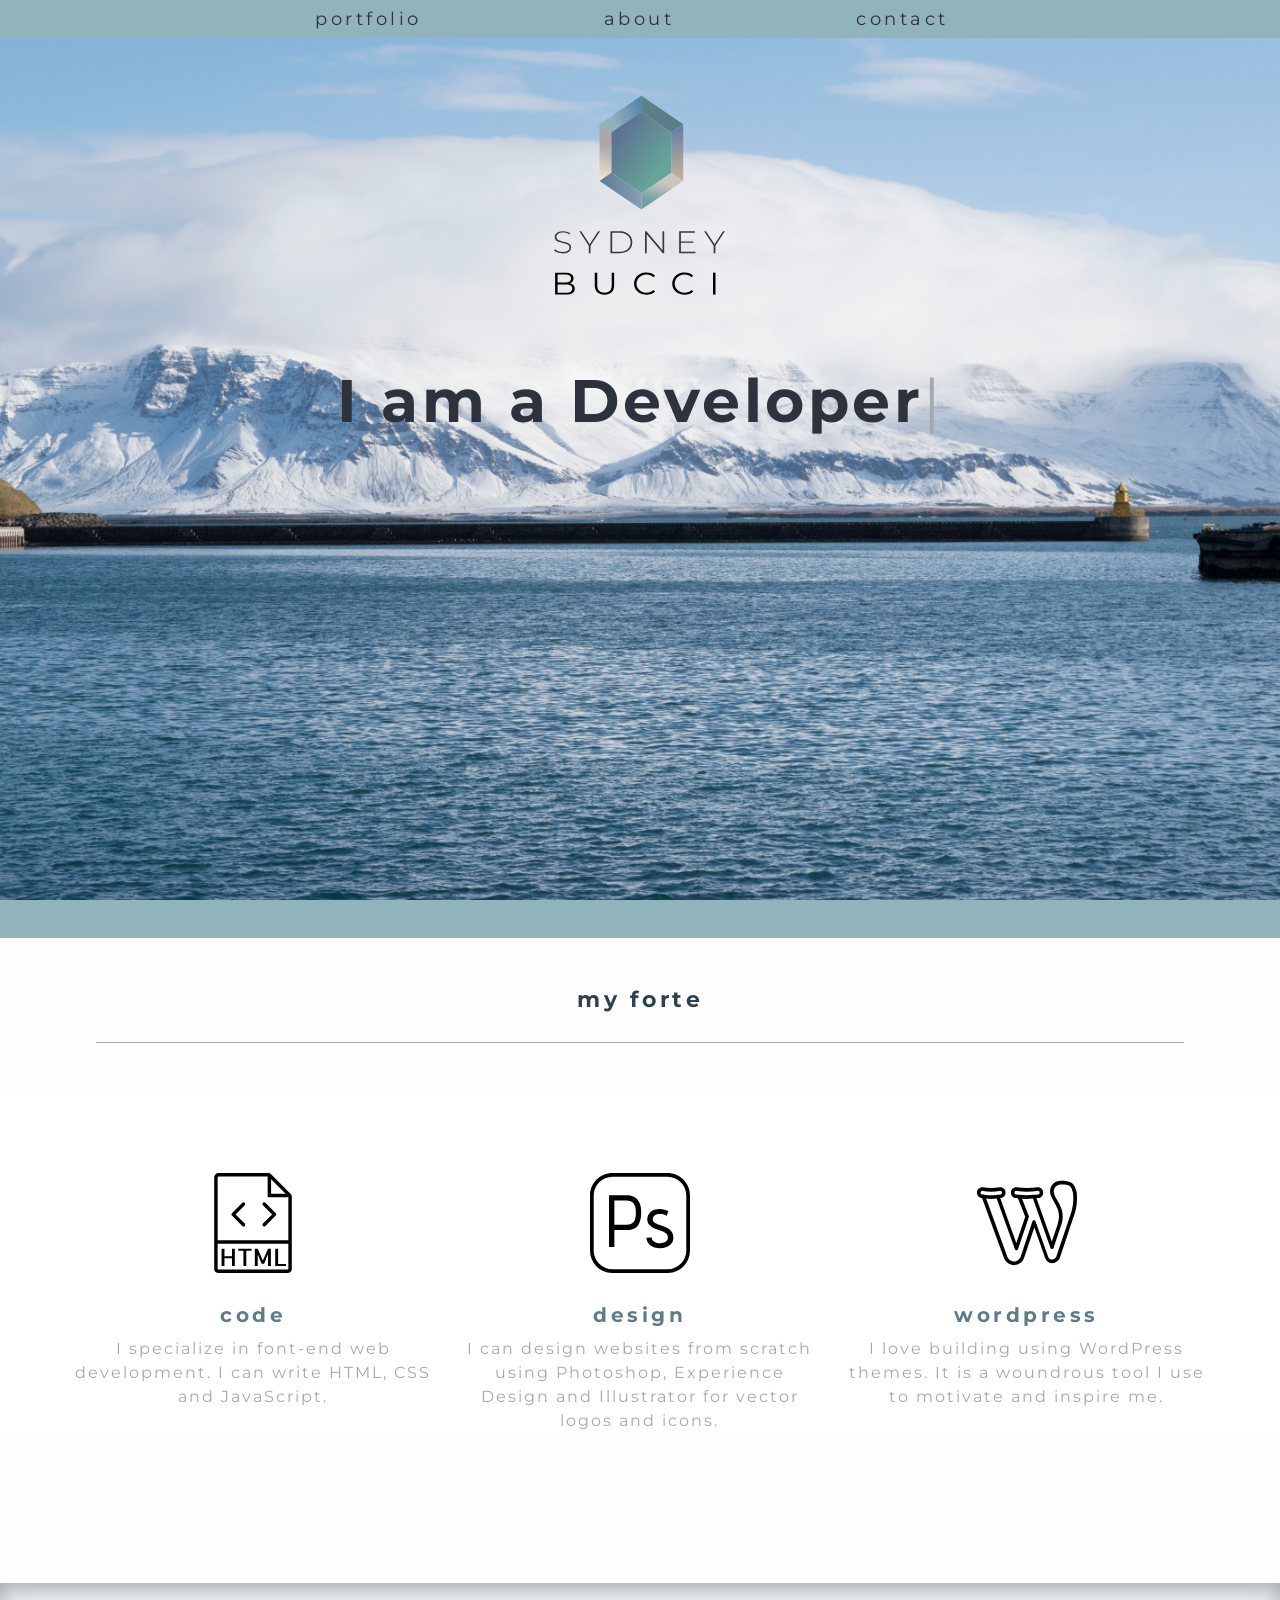
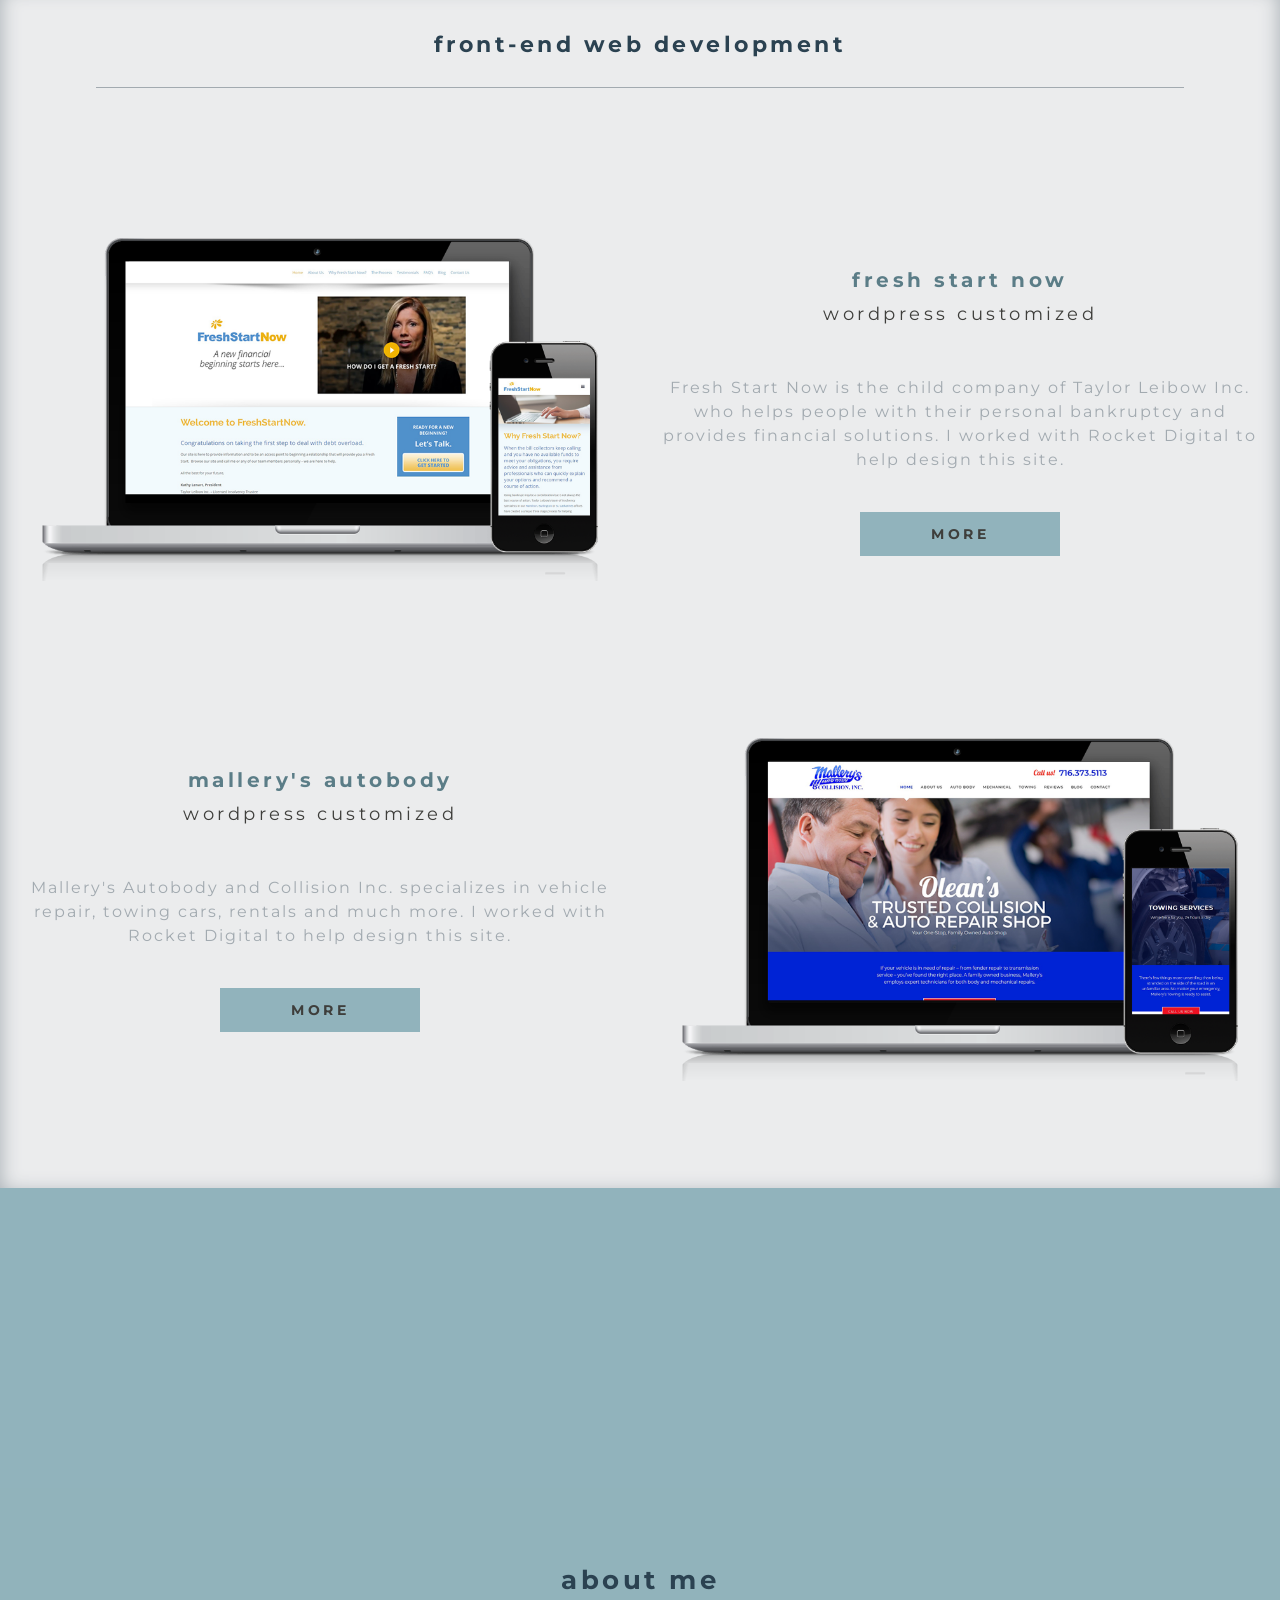
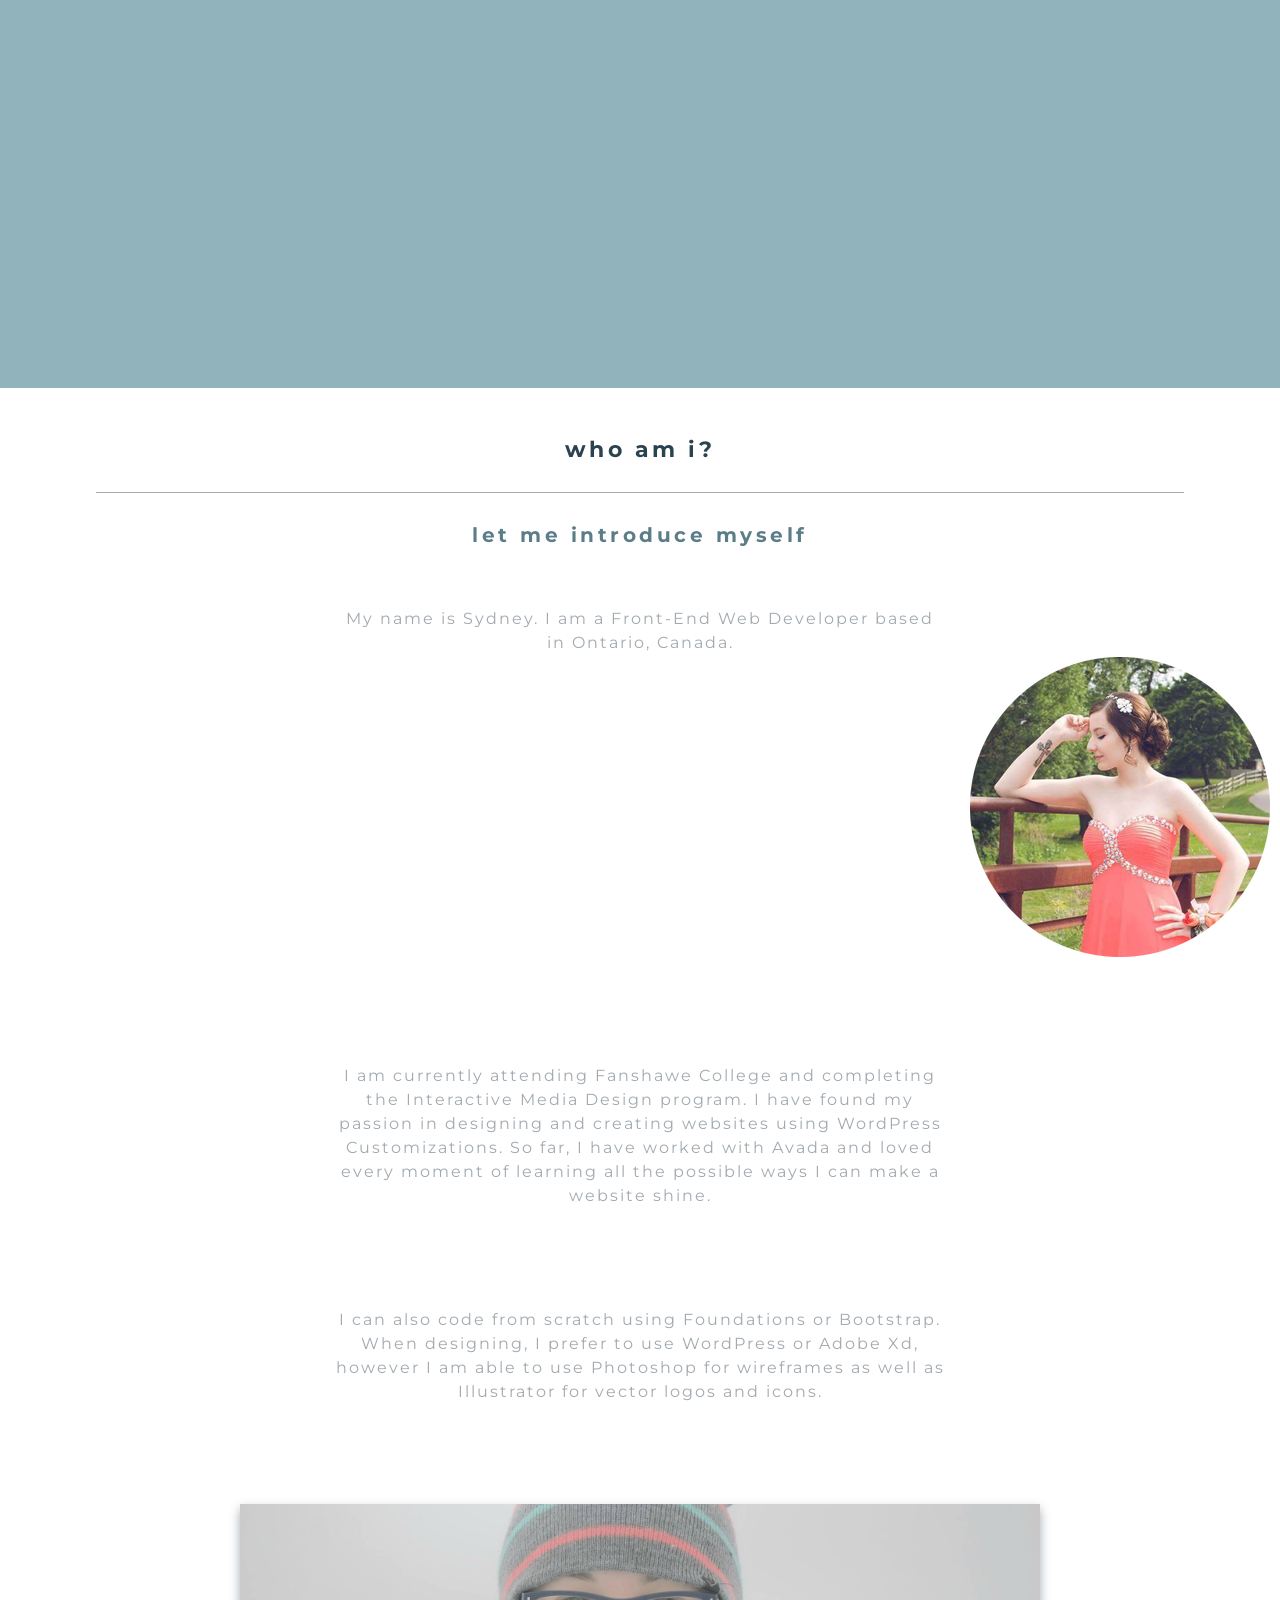
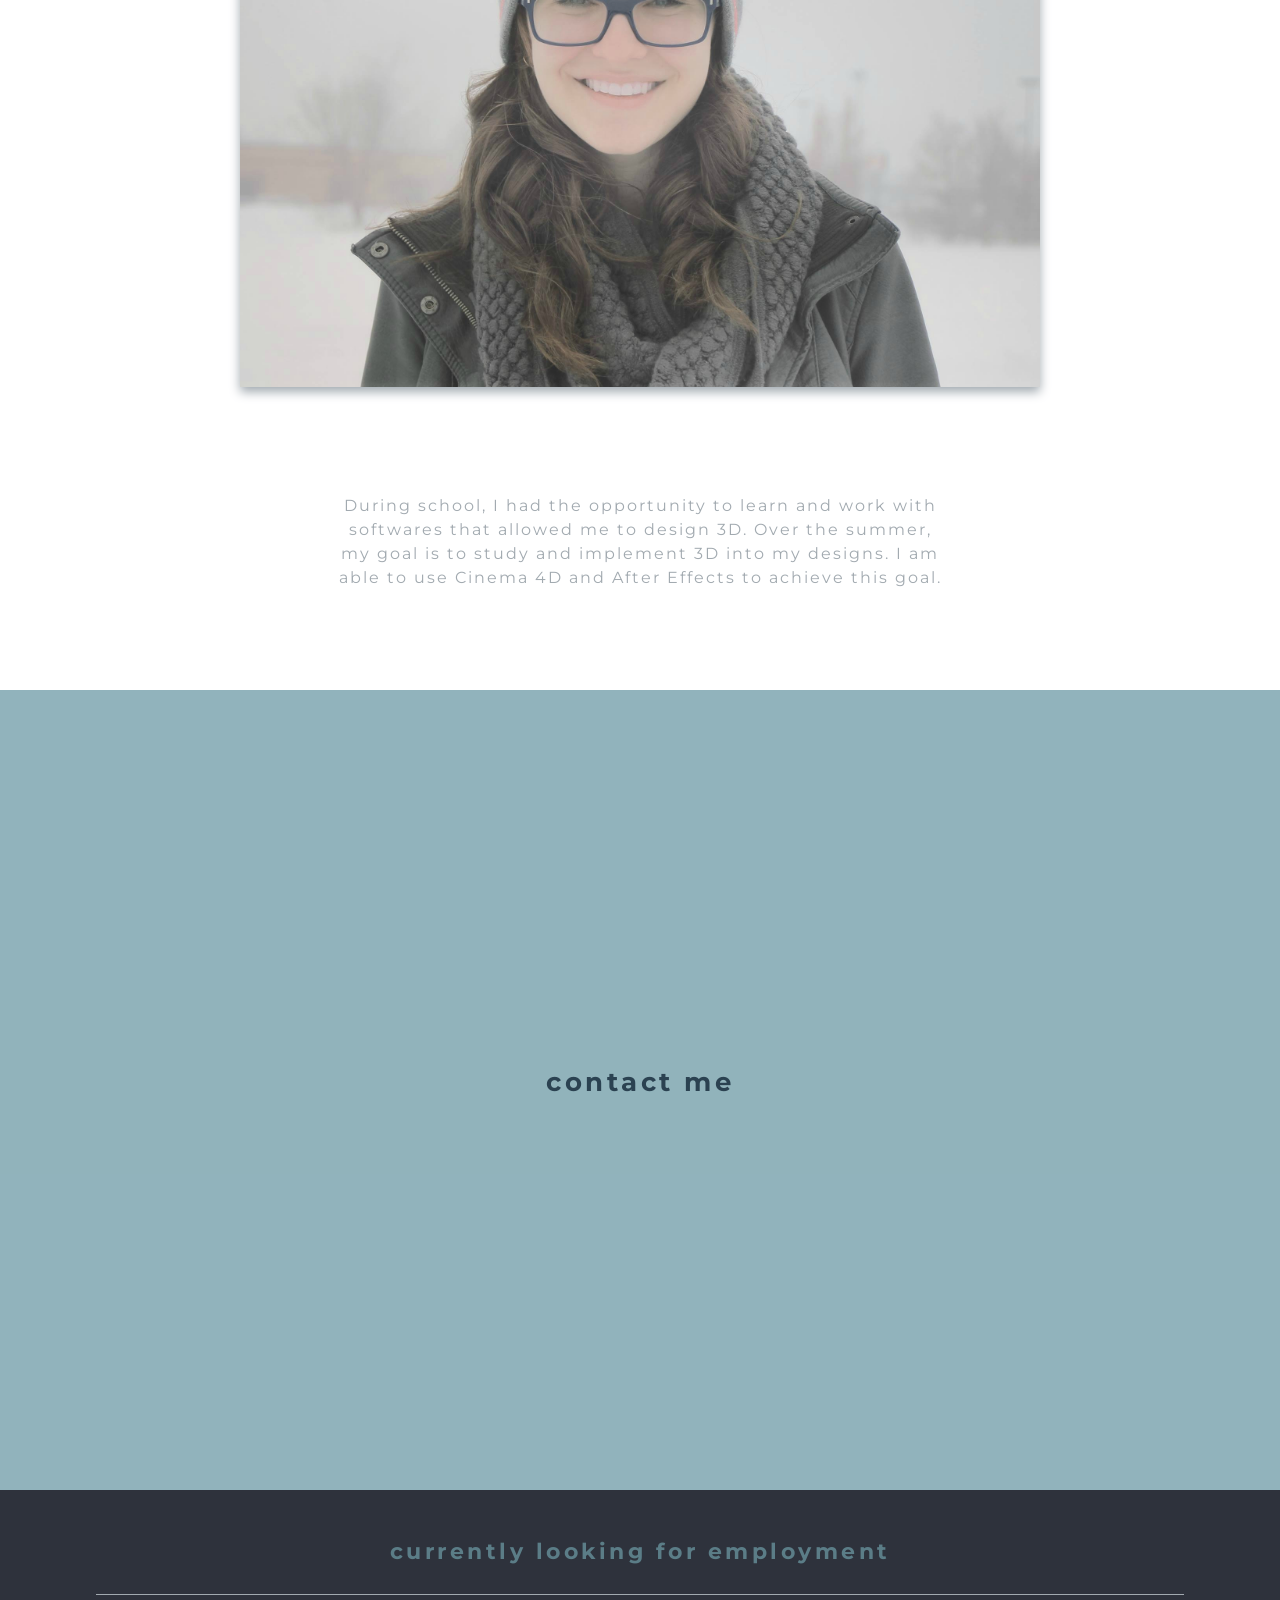
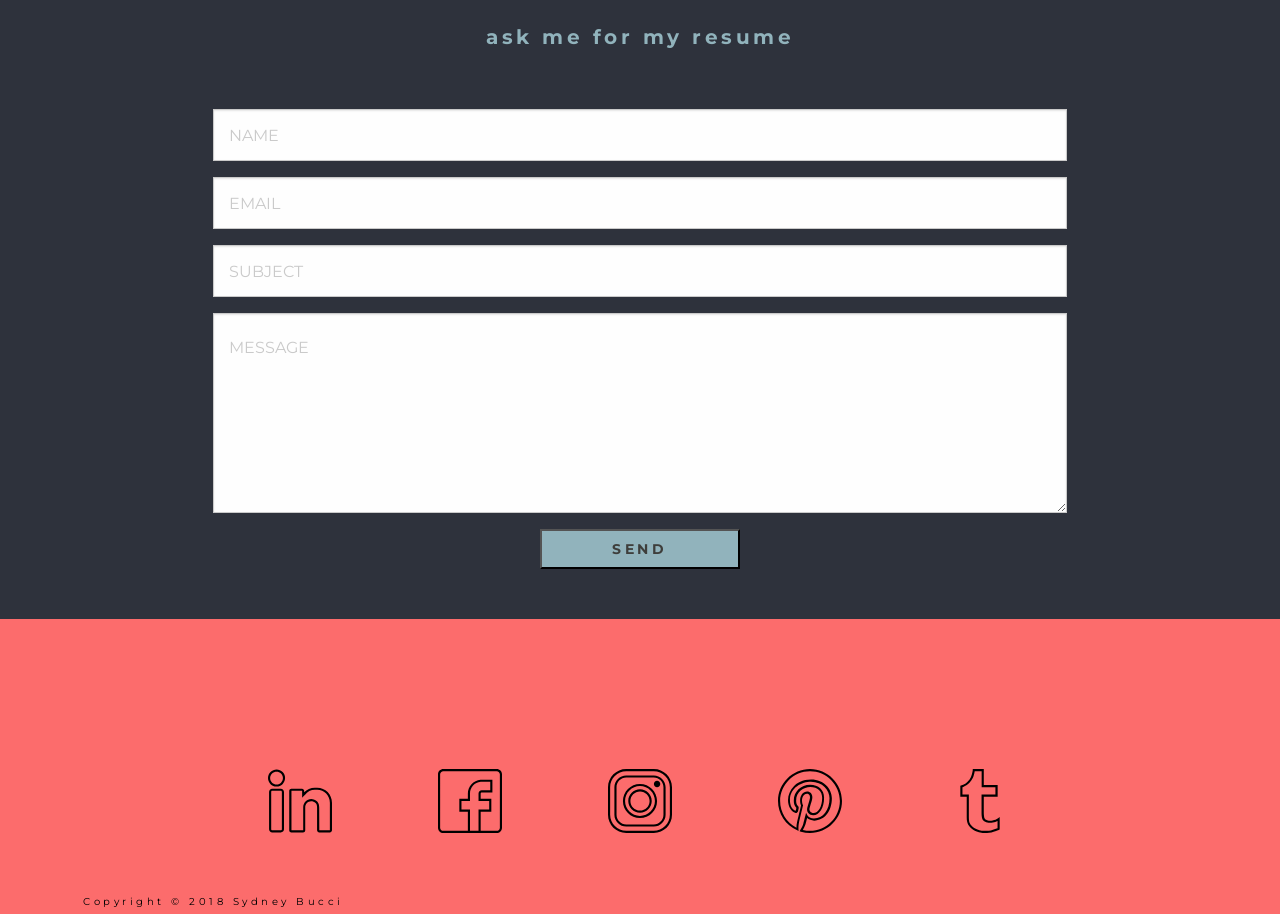
==== index.html @ af2e5573 "working on lightbox" ====
<!doctype html>
<html>
<html class="no-js" lang="en" dir="ltr">
<head>
<meta charset="utf-8">
<meta http-equiv="x-ua-compatible" content="ie=edge">
<meta name="viewport" content="width=device-width, initial-scale=1.0">
<title>Sydney Bucci Portfolio</title>
<link href="https://fonts.googleapis.com/css?family=Montserrat" rel="stylesheet">
<link rel="stylesheet" href="https://use.typekit.net/wta7myy.css">
<link rel="stylesheet" href="css/foundation.css">
<link href="css/reset.css" rel="stylesheet" type="text/css" media="screen">
<link href="css/main.css" rel="stylesheet" type="text/css" media="screen">
</head>

<body>
<!-- Loader Starts -->
    <!--<div id="loaderCon">
        <h1>
            <span class="L">L</span>
            <span class="O">O</span>
            <span class="A">A</span>
            <span class="D">D</span>
            <span class="I">I</span>
            <span class="N">N</span>
            <span class="G">G</span>
        </h1>
    </div>-->
<!-- Loader Ends -->

<!-- Home Navigation Starts -->
<header>
    <section class="expanded row">
    <h2 class="hidden">Main Navigation</h2>
        <ul id="mainNav" class="menu simple">
            <li><a class="scrollNav" id="1">portfolio</a></li>
            <li><a class="scrollNav" id="2">about</a></li>
            <li><a class="scrollNav" id="3">contact</a></li>
        </ul>
    </section>
</header>
<!-- Home Navgiation Ends -->

<!-- Home Splash Page Starts -->
<section id="homeParallax">
    <h2 class="hidden">Home</h2>
    <img src="images/logo.svg" alt="Logo" id="logo">

    <!-- Typing Animation Starts -->
        <section>
            <h2 class="hidden">Text Animtation</h2>
            <span class="TXTanimation"></span>
        </section>
    <!-- Typing Animation Ends -->

    <!--<img src="images/down_arrow.svg" alt="Scroll Down Arrow" id="scrollDown">-->
</section>
<!-- Home Splash Page Ends  -->

<!-- Skills Page Starts -->
<section>
    <h2 id="section1">my forte</h2>
</section>

<section class="expanded row" id="skillsCon">
    <h2 class="hidden">my skills</h2>
    
    <section class="small-12 large-4 columns">
        <img src="images/html.svg" alt="HTML Icon" class="skillsIcon">
        <h3>code</h3>
        <p>I specialize in font-end web development. I can write HTML, CSS and JavaScript.</p>
    </section>
    
    <section class="small-12 large-4 columns">
        <img src="images/photoshop.svg" alt="Photoshop Icon" class="skillsIcon">
        <h3>design</h3>
        <p>I can design websites from scratch using Photoshop, Experience Design and Illustrator for vector logos and icons.</p>
    </section>
    
    <section class="small-12 large-4 columns">
        <img src="images/wordpress.svg" alt="WordPress Icon" class="skillsIcon">
        <h3>wordpress</h3>
        <p>I love building using WordPress themes. It is a woundrous tool I use to motivate and inspire me.</p>
    </section>
</section>
<!-- Skills Page Ends -->

<!-- Portfolio Page Starts -->
<section class="expanded row" id="portCon">
    <h2>front-end web development</h2>

    <!-- Lightbox Starts -->
<section class="lightbox">
    <i class="fa fa-times close-lightbox"></i>
    <div class="lightbox-style">
            <img src="#" alt="Image of Project" class="lightbox-img">
            <p class="desc">This is where the detailed description of each project will go.</p>
    </div>
</section>
<!-- Lightbox Ends -->
    
    <section class="expanded row">
    <h2 class="hidden">Fresh Start</h2>
        <section class="small-12 large-6 columns">
            <img src="images/freshstartnow_final.png" alt="Fresh Start Now Website" class="freshStart">
        </section>
        <section class="small-12 large-6 columns freshStart">
            <a href="http://freshstartnow.ca/" target="_blank" class="titleHover"><h3>fresh start now</h3></a>
            <h4>wordpress customized</h4>
            <p>Fresh Start Now is the child company of Taylor Leibow Inc. who helps people with their personal bankruptcy and provides financial solutions. I worked with Rocket Digital to help design this site.</p>
            <a class="more">MORE</a>
            <div class="small-10 small-offset-1 hide-for-medium-up" id="bottomLine"></div>
        </section>
    </section>
    
    <section class="expanded row">
    <h2 class="hidden">Mallerys</h2>
        <section class="small-12 large-6 columns mallerys">
            <a href="http://www.mallerys-autobody.com/" target="_blank" class="titleHover"><h3>mallery's autobody</h3></a>
            <h4>wordpress customized</h4>
            <p>Mallery's Autobody and Collision Inc. specializes in vehicle repair, towing cars, rentals and much more. I worked with Rocket Digital to help design this site.</p>
            <a class="more">MORE</a>
        </section>
        <section class="small-12 large-6 columns">
            <img src="images/mallerys_final.png" alt="Mallerys Website" class="mallerys">
        </section>
    </section>
</section>
<!-- Portfolio Page Ends -->

<!-- About Page Starts -->
<section class="expanded row" id="aboutFront">
    <h2 class="hidden">About Me</h2>

    <section class="small-12 large-12 columns titleSec" id="section2">
    <h2 class="hidden">About Page</h2>
        <p>about me</p>
    </section>
</section>

<section class="expanded row" id="aboutCon">
<h2 class="hidden">More About Me</h2>
    <section>
        <h2>who am i?</h2>
        <h3>let me introduce myself</h3>
        <p class="small-12 large-6 large-offset-3 columns pCenter">My name is Sydney. I am a Front-End Web Developer based in Ontario, Canada.</p>
        <img src="images/prom.png" alt="Prom Picture" id="promPic">
    </section>

    <section>
        <p class="small-12 large-6 large-offset-3 columns aboutP">I am currently attending Fanshawe College and completing the Interactive Media Design program. I have found my passion in designing and creating websites using WordPress Customizations. So far, I have worked with Avada and loved every moment of learning all the possible ways I can make a website shine.</p>
        <p class="small-12 large-6 large-offset-3 columns aboutP">I can also code from scratch using Foundations or Bootstrap. When designing, I prefer to use WordPress or Adobe Xd, however I am able to use Photoshop for wireframes as well as Illustrator for vector logos and icons.</p>
        <div class="show-for-large-only large-2"></div>
        <img src="images/about_pic.jpg" alt="Outside in the Snow" id="aboutPic">
        <p class="small-12 large-6 large-offset-3 columns aboutP">During school, I had the opportunity to learn and work with softwares that allowed me to design 3D. Over the summer, my goal is to study and implement 3D into my designs. I am able to use Cinema 4D and After Effects to achieve this goal.</p>
        <div class="show-for-large-only large-2"></div>
    </section>
</section>
<!-- About Page Ends -->

<!-- Contact Page Starts -->
<section class="expanded row" id="contactFront">
    <h2 class="hidden">Contact Me</h2>
    
    <section class="small-12 large-12 columns titleSec" id="section3">
    <h2 class="hidden">Contact Page</h2>
        <p>contact me</p>
    </section>
</section>

<section class="expanded row" id="contactArea">
    <h2>currently looking for employment</h2>
    <h3>ask me for my resume</h3>
    <form id="contactForm" class="small-8 small-offset-2 large-8 large-offset-2" action="contact.php" method="post">
        <label for="name"></label>
        <input type="text" required id="name" name="fullName" size="30" placeholder="NAME">
        
        <label for="email"></label>
        <input type="email" required id="email" name="email" size="30" placeholder="EMAIL">
        
        
        <label for="subject"></label>
        <input type="text" required id="subject" name="subject" size="30" placeholder="SUBJECT">
        
        <label for="message"></label>
        <textarea name="message" id="message" required cols="50" rows="8" placeholder="MESSAGE"></textarea>
       
        <input id="send" type="submit" value="SEND">
    </form>
</section>
<!-- Contact Page Ends -->

<!-- Footer Starts -->
<footer class="expanded row" id="mainFooter">
    <h2 class="hidden">Footer</h2>

    <section>
    <h2 class="hidden">Social Media</h2>
        <a href="https://www.linkedin.com/in/sydney-bucci-0a7887130/" target="_blank"><img src="images/linkedin.svg" alt="Linkedin Icon" class="socialMedia"></a>
        <a href="" target="_blank"><img src="images/facebook.svg" alt="Facebook Icon" class="socialMedia"></a>
        <a href="" target="_blank"><img src="images/instagram.svg" alt="Instagram Icon" class="socialMedia"></a>
        <a href="" target="_blank"><img src="images/pinterest.svg" alt="Pinterest Icon" class="socialMedia"></a>
        <a href="" target="_blank"><img src="images/tumblr.svg" alt="Tumblr Icon" class="socialMedia"></a>
    </section>
    <section>
        <p class="small-12 large-4 columns" id="copyright">Copyright &copy; 2018 Sydney Bucci</p>
    </section>
</footer>
<!-- Footer Ends -->



<script src="js/vendor/jquery.js"></script>
<script src="js/vendor/what-input.js"></script>
<script src="js/vendor/foundation.js"></script>
<script src="js/typed.js"></script>
<script src="js/TweenMax.min.js"></script>
<script src="js/ScrollToPlugin.min.js"></script>
<script src="js/main.js"></script>
</body>
</html>
---- css/main.css ----
@charset "utf-8";
/* CSS Document */

.hidden {
	display: none;
}

body {
	font-family: 'Montserrat', Helvetica, Arial, sans-serif;
	letter-spacing: 2px;
	color: #A2AAB0;
	text-align: center;
	line-height: 150%;
}

h1 {
	display: block;
    text-align: center;
    position: absolute;
    width: 100%;
	font-size: 60px;
	letter-spacing: 3.5px;
	font-weight: bolder;
}

h2 {
	font-family: 'Montserrat', Helvetica, Arial, sans-serif;
	font-weight: bold;
	color: #2B4251;
	letter-spacing: 3.5px;
	font-size: 22px;
	padding: 50px 0 30px 0;
	margin: 0 auto;
	text-align: center;
	border-bottom: 1px solid #A2AAB0;
	max-width: 85%;
}

h3 {
	font-family: 'Montserrat', Helvetica, Arial, sans-serif;
	font-weight: bold;
	color: #5B7D87;
	letter-spacing: 3.5px;
	font-size: 20px;
	padding: 30px 0 10px 0;
	text-align: center;
}

h4 {
	font-family: 'Montserrat', Helvetica, Arial, sans-serif;
	color: #3E3E3B;
	letter-spacing: 3.5px;
	font-size: 18px;
	padding: 0 0 10px 0;
	text-align: center;
}

a {
	color: #2E323C;
	text-decoration: none;
	transition: all 1s linear;
}

/*Loading Screen*/
#loaderCon {
	background-color: #2E323C;
}

.O {
	animation-delay: 0.25s;
}

.A {
	animation-delay: 0.5s;
}

.D {
	animation-delay: 0.75s;
}

.I {
	animation-delay: 1s;
}

.N {
	animation-delay: 1.25s;
}

.G {
	animation-delay: 1.5s;
}

@keyframes fade {
	0% {
		color: #FC6C6C;
	}

	50% {
		color: #5B7D87;
	}

	100% {
		color: #FC6C6C;
	}
}

/* Main Navagation Web */
#mainNav {
	margin: 0 auto;
	list-style-type: none;
	text-align: center;
	overflow: hidden;
	background-color: #91B3BC;
}

#mainNav li a {
	display: block;
	padding: 10px 80px 10px 80px;
	font-size: 18px;
	color: #2E323C;
	overflow: hidden;
	letter-spacing: 3.5px;
}

#mainNav li a:hover {
	background-color: #FC6C6C;
}

.menu simple {
	text-align: center;
}

/* Splash Page */

#logo {
	display: block;
	margin: 0 auto;
	max-width: 500px;
	padding-top: 20px;
	margin-bottom: 50px;
}

.TXTanimation {
	color: #2E323C;
    text-align: center;
    width: 100%;
	font-size: 60px;
	letter-spacing: 3.5px;
	font-weight: bolder;
}

.typed-cursor {
	font-size: 60px;
}

/*#scrollDown {
	display: block;
	margin: 0 auto;
	max-width: 35px;
	padding-top: 450px;
}*/

#homeParallax {
	background: url('../images/homepage.jpg') no-repeat;
	background-color: #91B3BC;
	height: 100vh;
	width: 100%;
	/*Temp Parallaxing*/
	background-size: cover;
	background-attachment: fixed;
	background-position: center;
	background-repeat: no-repeat;
}

/* Skills Page */

#skillsCon {
	margin: 50px 0 200px 0;
	padding: 0 60px 0 60px;
	/*height: 45vh;*/
	background-color: #fff;
}

.skillsIcon {
	max-width: 100px;
	display: block;
	margin: 0 auto;
	padding-top: 80px;
}

/* Portfolio Page */

#portCon {
	background-color: #EBECED;
	/*height: 150vh;*/
	box-shadow: 0 5px 20px #A2AAB0 inset;
}

.freshStart {
	margin-top: 150px;
}

.freshStart p {
	margin: 40px 0 40px 0;
}

.mallerys {
	margin: 150px 0 100px 0;
}

.mallerys p {
	margin: 40px 0 40px 0;
}

.more {
	font-family: 'Montserrat', Helvetica, Arial, sans-serif;
	font-weight: bold;
	letter-spacing: 3.5px;
	display: block;
	width: 200px;
	background-color: #91B3BC;
	color: #3E3E3B;
	text-align: center;
	font-size: 14px;
	padding: 10px 15px 10px 15px;
	margin: 0 auto;
	transition: all 1s linear;
}

.more:hover {
	background-color: #FC6C6C;
	cursor: pointer;
	transition: all 1s linear;
}

.titleHover h3:hover {
	color: #FC6C6C;
}

/* Lightbox Starts */
.lightbox {
	position: absolute;
	top: 0;
	left: 0;
	width: 100%;
	height: 100%;
	display: none;
	background-color: rgba(46, 50, 60, 0.7);
	color: #A2AAB0;
	z-index: 500;
	padding-top: 20px;
	margin-top: 0;
}

.lightbox-style {
	max-width: 1100px;
	margin: 0 auto;
	background-color: #A2AAB0;
	padding: 20px;
	color: grey;
}

.lightbox-img {
	width: 100%;
}

.desc {
	font-family: 'Montserrat', Helvetica, Arial, sans-serif;
	text-align: center;
}

.close-lightbox {
	float: right;
	margin-right: 18px;
	margin-top: 12px;
	font-size: 2em;
	cursor: pointer;
}

.lightbox-img {
	display:block;
}

/* About Page Starts */
#aboutFront {
	background: url('../images/aboutpage.jpg') no-repeat;
	background-color: #91B3BC;
	min-height: 800px;
	width: 100%;
	/*Temp Parallaxing*/
	background-size: cover;
	background-attachment: fixed;
	background-position: center;
	background-repeat: no-repeat;
}

.titleSec {
	margin: 0 auto;
	margin-top: 300px;
	padding-top: 80px;
	padding-bottom: 80px;
	/*background-color: #91B3BC;*/
	background-color:rgba(145, 179, 188, 0.8);
	text-align: center;
	font-family: 'Montserrat', Helvetica, Arial, sans-serif;
	font-weight: bold;
	letter-spacing: 3.5px;
	font-size: 26px;
	color: #2B4251;
}

#aboutCon {
	background-color: #fff;
	overflow: hidden;
}

.pCenter {
	margin-top: 50px;
}

#promPic {
	margin-top: 100px;
	margin-bottom: 100px;
}

.aboutP {
	margin-bottom: 100px;
}

#aboutPic {
	width: 800px;
	margin-bottom: 100px;
	box-shadow: 0 5px 10px #A2AAB0;
}

/*Contact Page Starts*/
#contactFront {
	background: url('../images/contactpage.jpg') no-repeat;
	background-color: #91B3BC;
	min-height: 800px;
	width: 100%;
	/*Temp Parallaxing*/
	background-size: cover;
	background-attachment: fixed;
	background-position: center;
	background-repeat: no-repeat;
}

#contactArea {
	background-color: #2E323C;
}

#contactArea h2 {
	color: #5B7D87 !important;
}

#contactArea h3 {
	color: #91B3BC !important;
}

#contactForm {
	margin-top: 50px;
	margin-bottom: 50px;
}

#name {
	font-family: 'Montserrat', Helvetica, Arial, sans-serif;
	color: #3E3E3B;
	padding: 25px 0px 25px 15px;
}

#email {
	font-family: 'Montserrat', Helvetica, Arial, sans-serif;
	color: #3E3E3B;
	padding: 25px 0px 25px 15px;
}

#subject {
	font-family: 'Montserrat', Helvetica, Arial, sans-serif;
	color: #3E3E3B;
	padding: 25px 0px 25px 15px;
}

#message {
	font-family: 'Montserrat', Helvetica, Arial, sans-serif;
	color: #3E3E3B;
	padding: 25px 0px 25px 15px;
}

/*::placeholder {
	color: #3E3E3B;
}*/

#send {
	font-family: 'Montserrat', Helvetica, Arial, sans-serif;
	font-weight: bold;
	letter-spacing: 3.5px;
	display: block;
	width: 200px;
	background-color: #91B3BC;
	color: #3E3E3B;
	text-align: center;
	font-size: 14px;
	padding: 10px 15px 10px 15px;
	margin: 0 auto;
	transition: all 1s linear;
}

#send:hover {
	background-color: #FC6C6C;
	cursor: pointer;
	transition: all 1s linear;
}

/*Footer Starts*/
#mainFooter {
	background-color: #FC6C6C;
}

.socialMedia {
	width: 5%;
	margin: 150px 50px 40px 50px;
}

#copyright {
	margin-top: 10px;
	color: #000000;
	letter-spacing: 3.5px;
	font-size: 10px;
}

/* Thank You Page Starts */

.backButton {
	font-family: 'Montserrat', Helvetica, Arial, sans-serif;
	font-weight: bold;
	letter-spacing: 3.5px;
	display: block;
	width: 200px;
	background-color: #91B3BC;
	color: #3E3E3B;
	text-align: center;
	font-size: 14px;
	padding: 10px 15px 10px 15px;
	margin: 0 auto;
	transition: all 1s linear;
	margin-top: 30px;
}

.backButton:hover {
	background-color: #FC6C6C;
	cursor: pointer;
	transition: all 1s linear;
}

/* Media Queries */

@media screen and (max-width: 803px) {
	.TXTanimation {
		font-size: 45px;
	}

	.typed-cursor {
		font-size: 45px;
	}
}

@media screen and (max-width: 600px) {
	.TXTanimation {
		font-size: 25px;
	}

	.typed-cursor {
		font-size: 25px;
	}
}

@media screen and (min-width: 1023px) {
	#skillsCon {
		margin: 50px 0 150px 0;
	}
}

@media screen and (max-width: 1275px) {
	.freshStart {
		max-width: 90%;
	}

	.freshStart p {
		margin: 10px 0 20px 0;
	}

	.mallerys {
		max-width: 90%
	}

	.mallerys p {
		margin: 10px 0 20px 0;
	}

	#bottomLine {
		border-bottom: 1px solid #A2AAB0;
		margin-top: 55px;
	}
}

@media screen and (max-width: 1145px) {
	.freshStart {
		max-width: 100%;
	}

	.mallerys {
		max-width: 100%;
	}
}

@media screen and (max-width: 1023px) {
	.freshStart {
		margin-top: 50px;
		text-align: center;
	}

	.mallerys {
		margin-top: 50px;
		margin-bottom: 20px;
	}
}

@media screen and (min-width: 1024px) {
	#bottomLine {
		display: none;
	}
}

@media screen and (max-width: 717px) {
	.socialMedia {
		margin: 50px 20px 20px 20px;
	}
}

@media screen and (max-width: 830px) {
	#mainNav li a {
		padding: 10px 60px 10px 60px;
		font-size: 16px;
	}
}

@media screen and (max-width: 688px) {
	#mainNav li a {
		padding: 10px 30px 10px 30px;
		font-size: 14px;
	}
}

@media screen and (max-width: 486px) {
	#mainNav li a {
		padding: 10px 10px 10px 10px;
		font-size: 12px;
	}
}
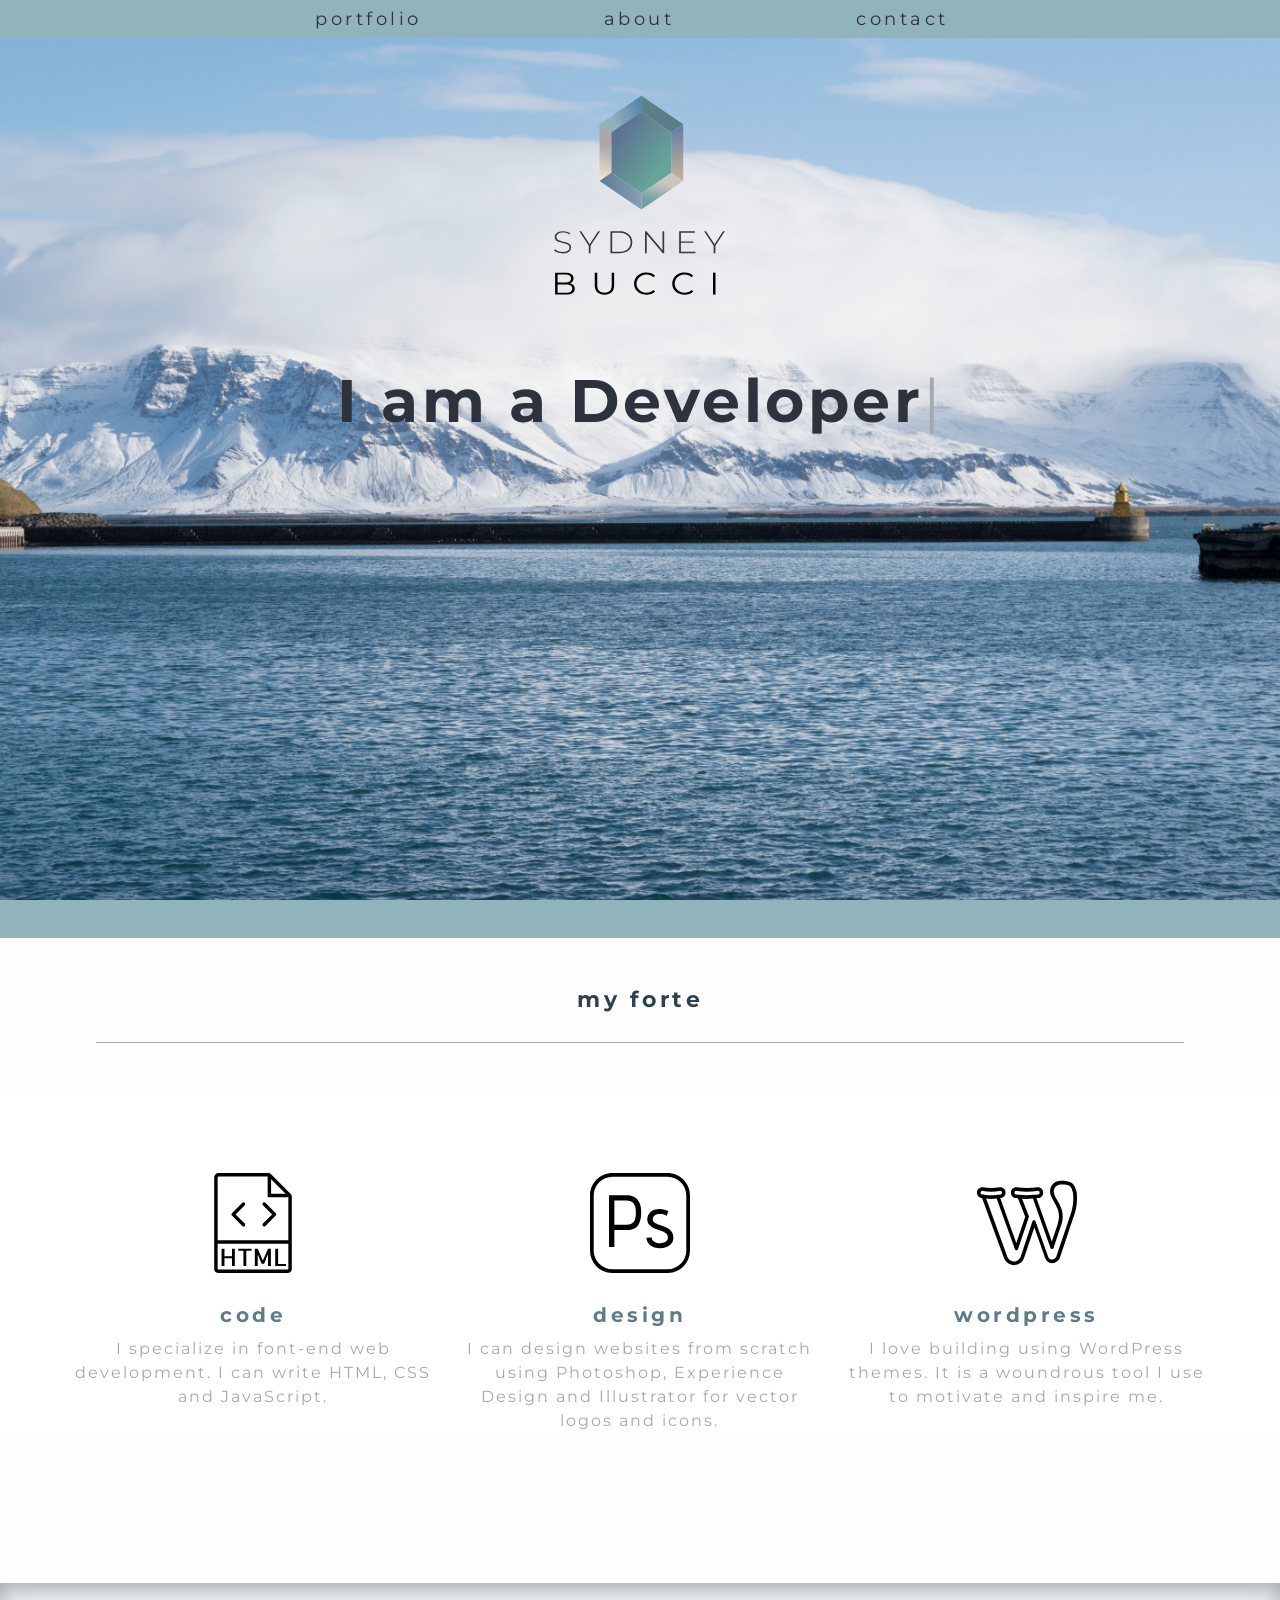
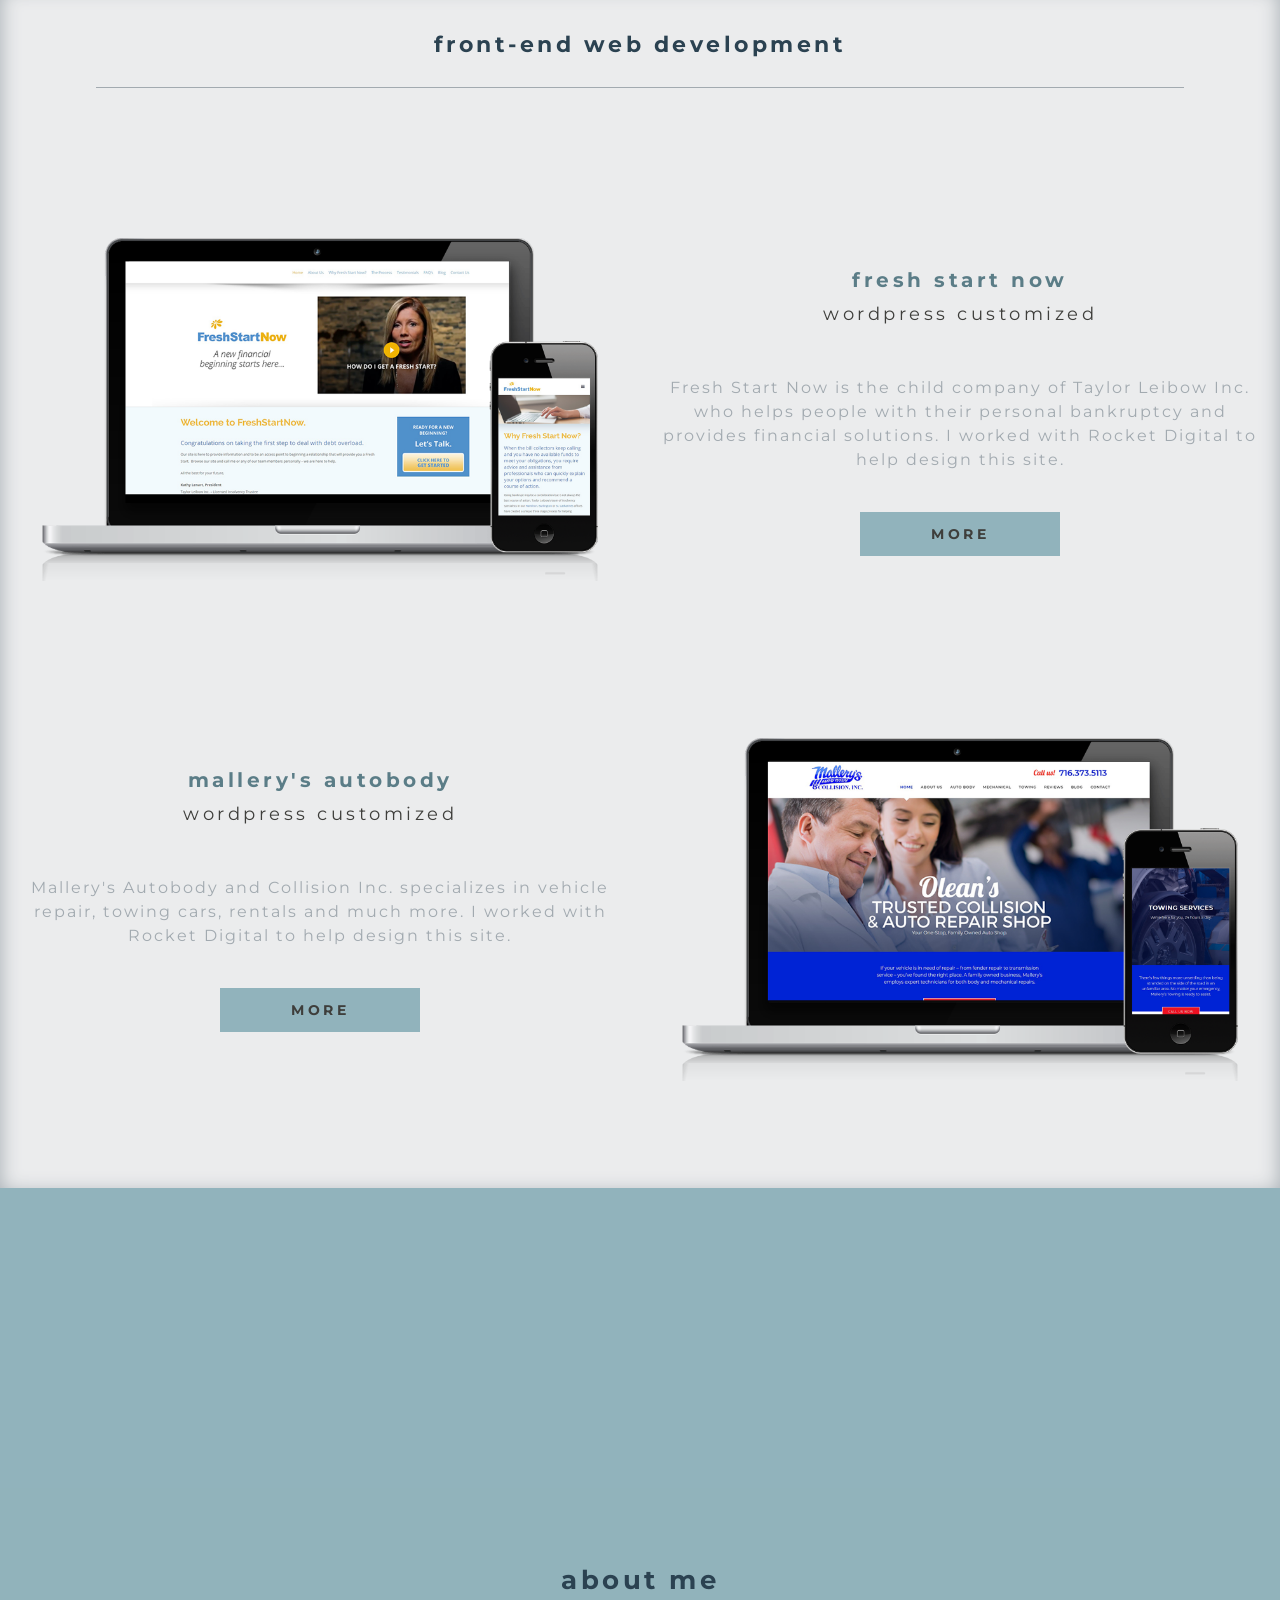
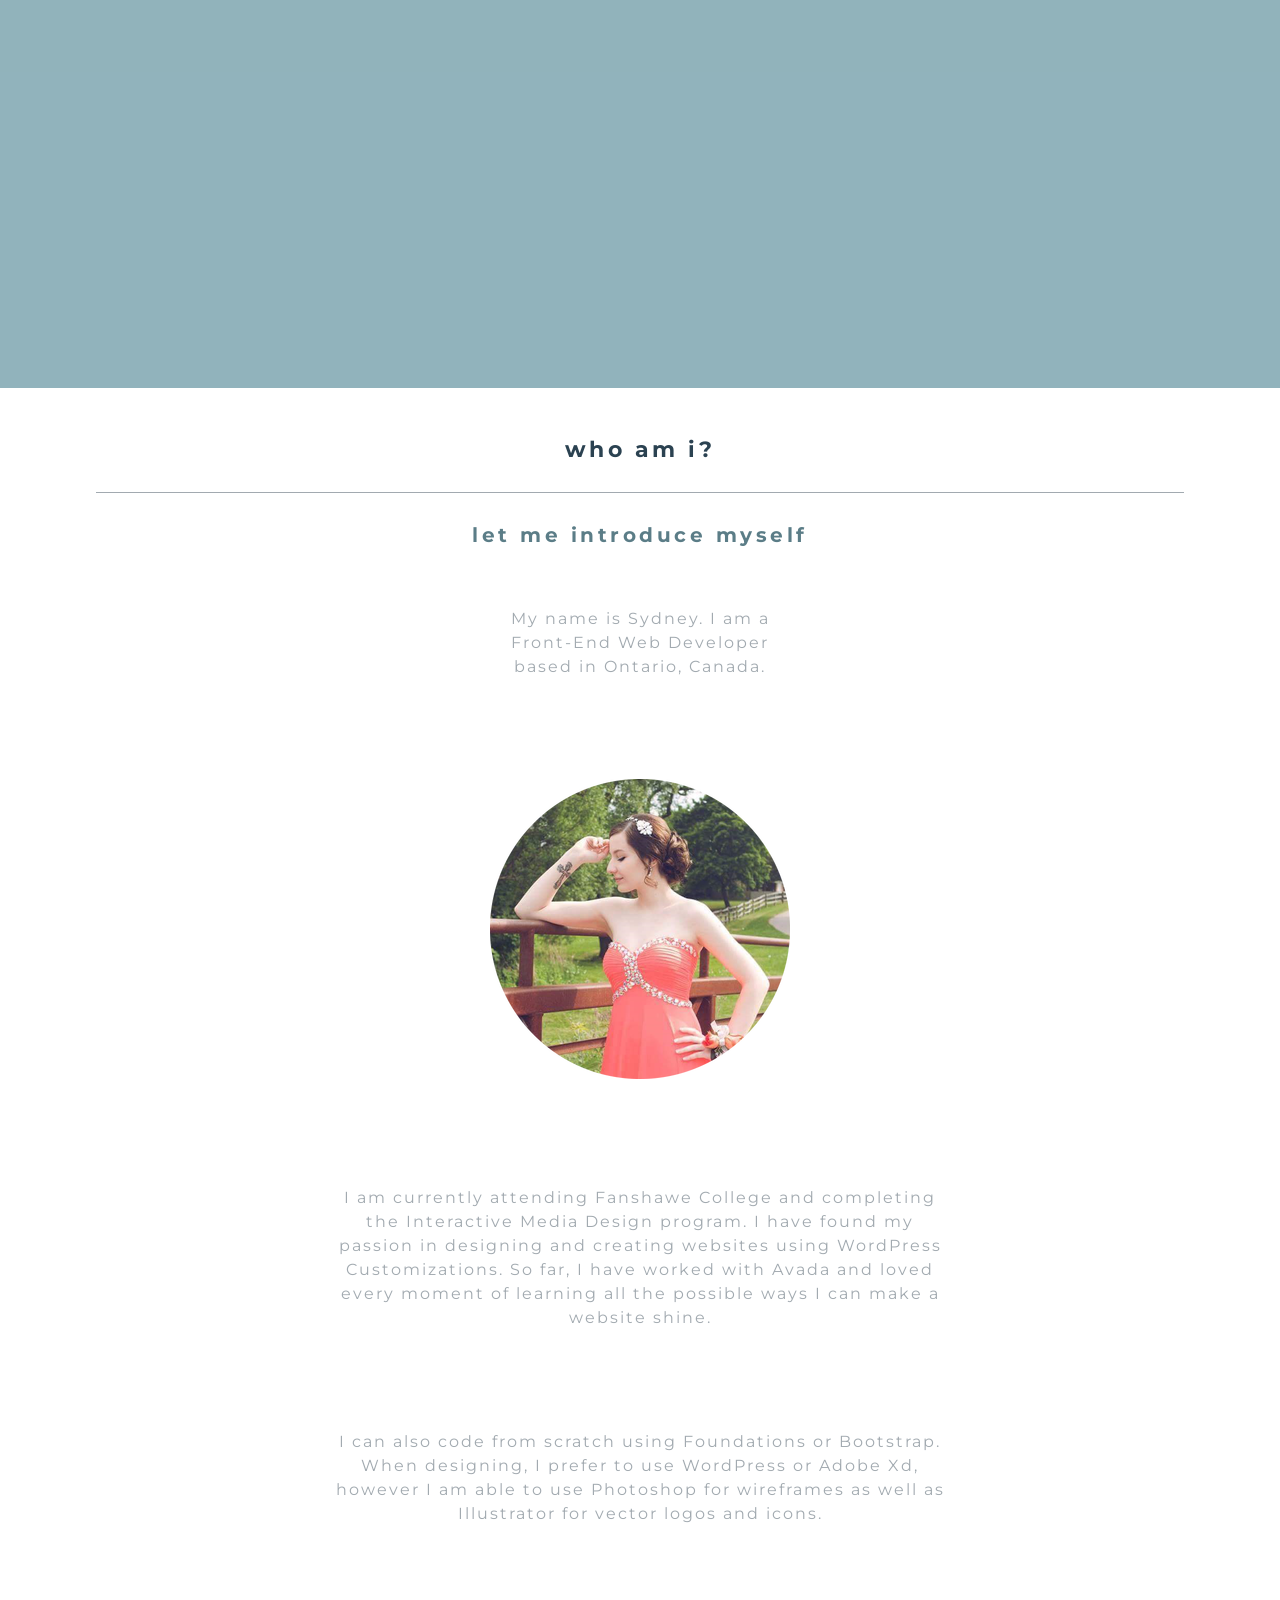
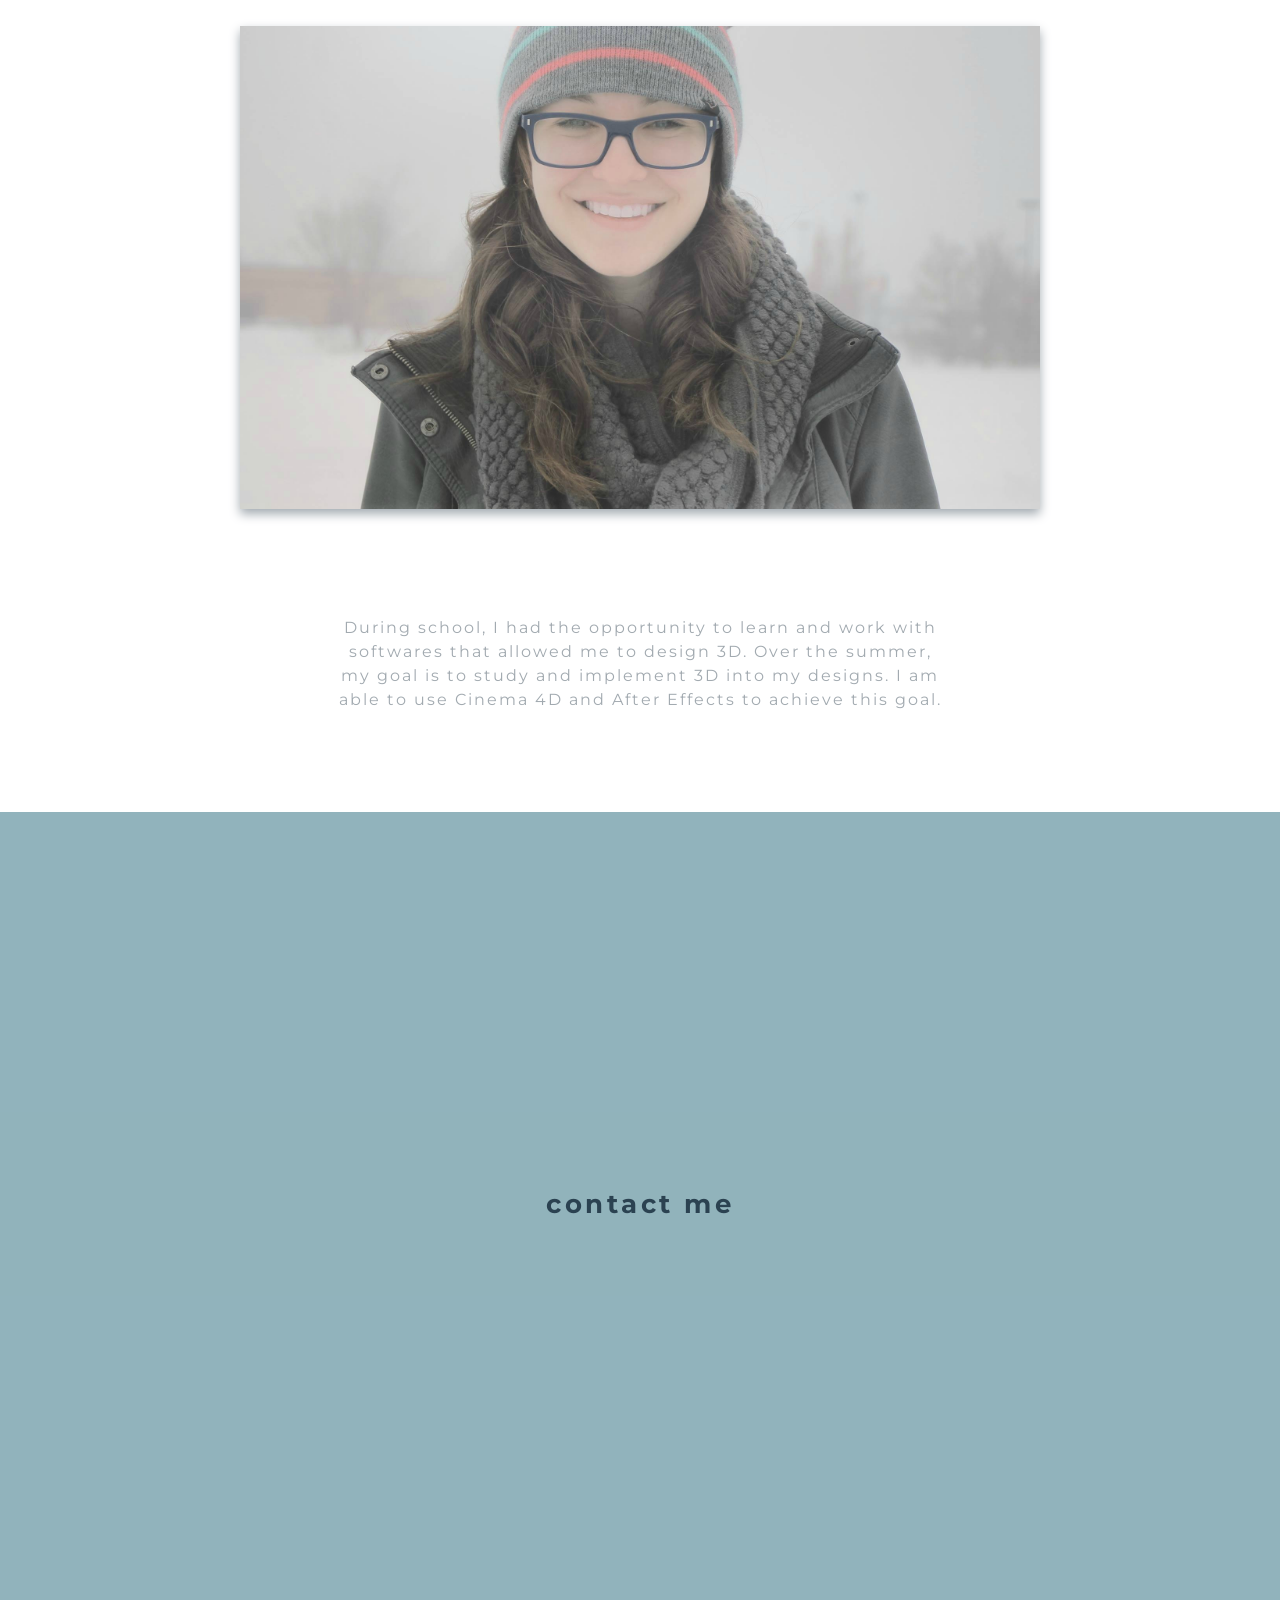
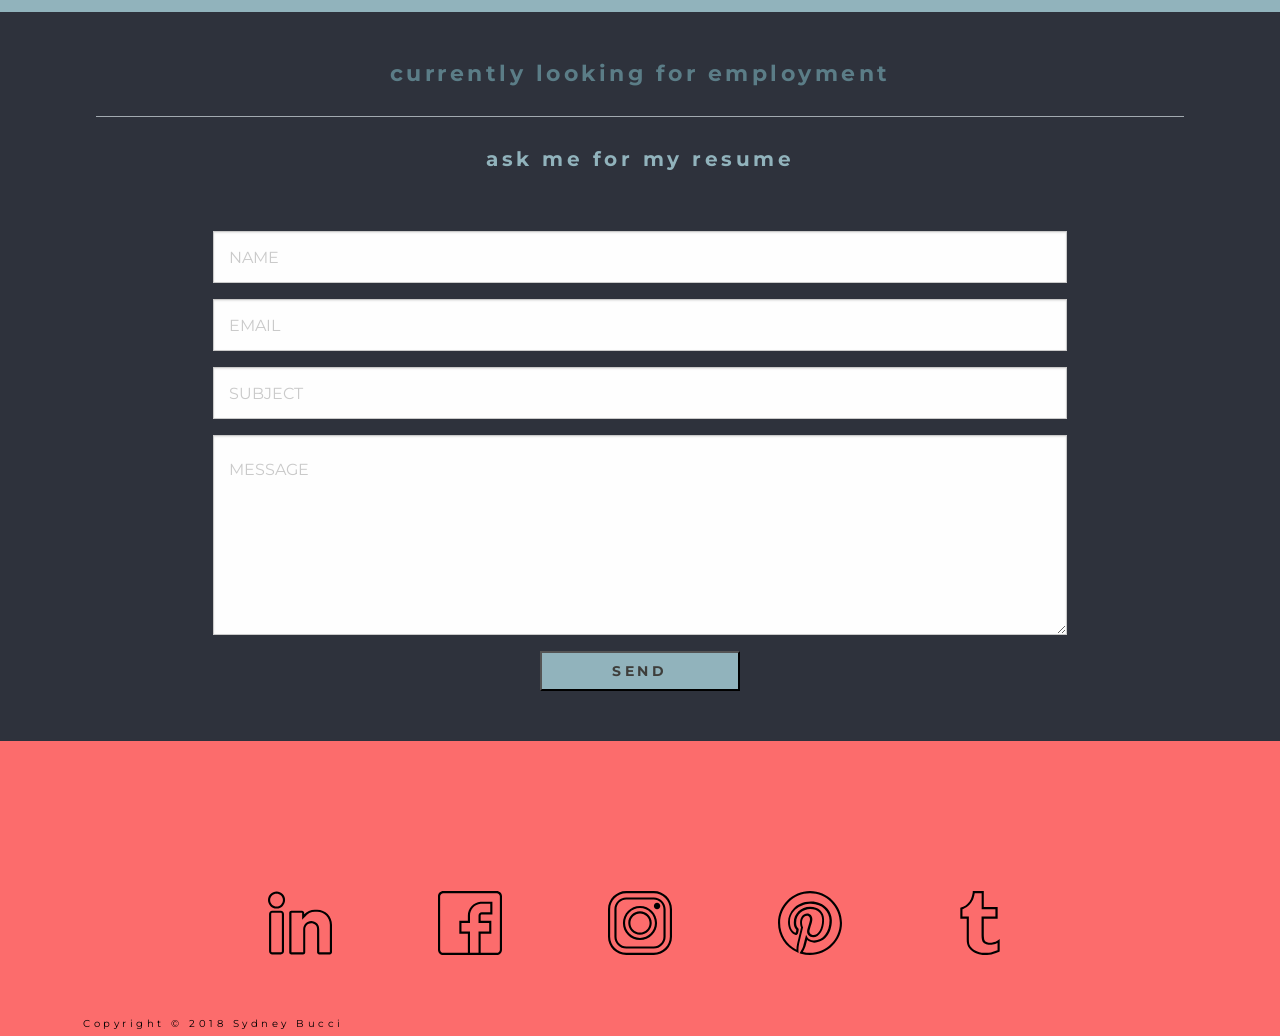
==== commit 33472b9b: "fix the foundations issue" ====
--- a/index.html
+++ b/index.html
@@ -6,8 +6,8 @@
 <meta http-equiv="x-ua-compatible" content="ie=edge">
 <meta name="viewport" content="width=device-width, initial-scale=1.0">
 <title>Sydney Bucci Portfolio</title>
+<link rel="stylesheet" href="https://maxcdn.bootstrapcdn.com/font-awesome/4.7.0/css/font-awesome.min.css">
 <link href="https://fonts.googleapis.com/css?family=Montserrat" rel="stylesheet">
-<link rel="stylesheet" href="https://use.typekit.net/wta7myy.css">
 <link rel="stylesheet" href="css/foundation.css">
 <link href="css/reset.css" rel="stylesheet" type="text/css" media="screen">
 <link href="css/main.css" rel="stylesheet" type="text/css" media="screen">
@@ -88,16 +88,6 @@
 <!-- Portfolio Page Starts -->
 <section class="expanded row" id="portCon">
     <h2>front-end web development</h2>
-
-    <!-- Lightbox Starts -->
-<section class="lightbox">
-    <i class="fa fa-times close-lightbox"></i>
-    <div class="lightbox-style">
-            <img src="#" alt="Image of Project" class="lightbox-img">
-            <p class="desc">This is where the detailed description of each project will go.</p>
-    </div>
-</section>
-<!-- Lightbox Ends -->
     
     <section class="expanded row">
     <h2 class="hidden">Fresh Start</h2>
@@ -108,7 +98,7 @@
             <a href="http://freshstartnow.ca/" target="_blank" class="titleHover"><h3>fresh start now</h3></a>
             <h4>wordpress customized</h4>
             <p>Fresh Start Now is the child company of Taylor Leibow Inc. who helps people with their personal bankruptcy and provides financial solutions. I worked with Rocket Digital to help design this site.</p>
-            <a class="more">MORE</a>
+            <a data-name="test" class="more">MORE</a>
             <div class="small-10 small-offset-1 hide-for-medium-up" id="bottomLine"></div>
         </section>
     </section>
@@ -119,7 +109,7 @@
             <a href="http://www.mallerys-autobody.com/" target="_blank" class="titleHover"><h3>mallery's autobody</h3></a>
             <h4>wordpress customized</h4>
             <p>Mallery's Autobody and Collision Inc. specializes in vehicle repair, towing cars, rentals and much more. I worked with Rocket Digital to help design this site.</p>
-            <a class="more">MORE</a>
+            <a data-name="test" class="more">MORE</a>
         </section>
         <section class="small-12 large-6 columns">
             <img src="images/mallerys_final.png" alt="Mallerys Website" class="mallerys">
@@ -140,9 +130,9 @@
 
 <section class="expanded row" id="aboutCon">
 <h2 class="hidden">More About Me</h2>
-    <section>
-        <h2>who am i?</h2>
-        <h3>let me introduce myself</h3>
+    <h2>who am i?</h2>
+    <h3>let me introduce myself</h3>
+    <section class="small-12 large-6 large-offset-3 columns">
         <p class="small-12 large-6 large-offset-3 columns pCenter">My name is Sydney. I am a Front-End Web Developer based in Ontario, Canada.</p>
         <img src="images/prom.png" alt="Prom Picture" id="promPic">
     </section>
@@ -208,7 +198,15 @@
 </footer>
 <!-- Footer Ends -->
 
-
+<!-- Lightbox Starts -->
+<section class="lightbox">
+        <div class="lightbox-style">
+            <i class="fa fa-times close-lightbox"></i>
+            <img src="#" alt="Image of Project" class="lightbox-img">
+            <p class="desc">This is where the detailed description of each project will go.</p>
+        </div>
+    </section>
+    <!-- Lightbox Ends -->
 
 <script src="js/vendor/jquery.js"></script>
 <script src="js/vendor/what-input.js"></script>
--- a/css/main.css
+++ b/css/main.css
@@ -239,7 +239,7 @@
 
 /* Lightbox Starts */
 .lightbox {
-	position: absolute;
+	position: fixed;
 	top: 0;
 	left: 0;
 	width: 100%;
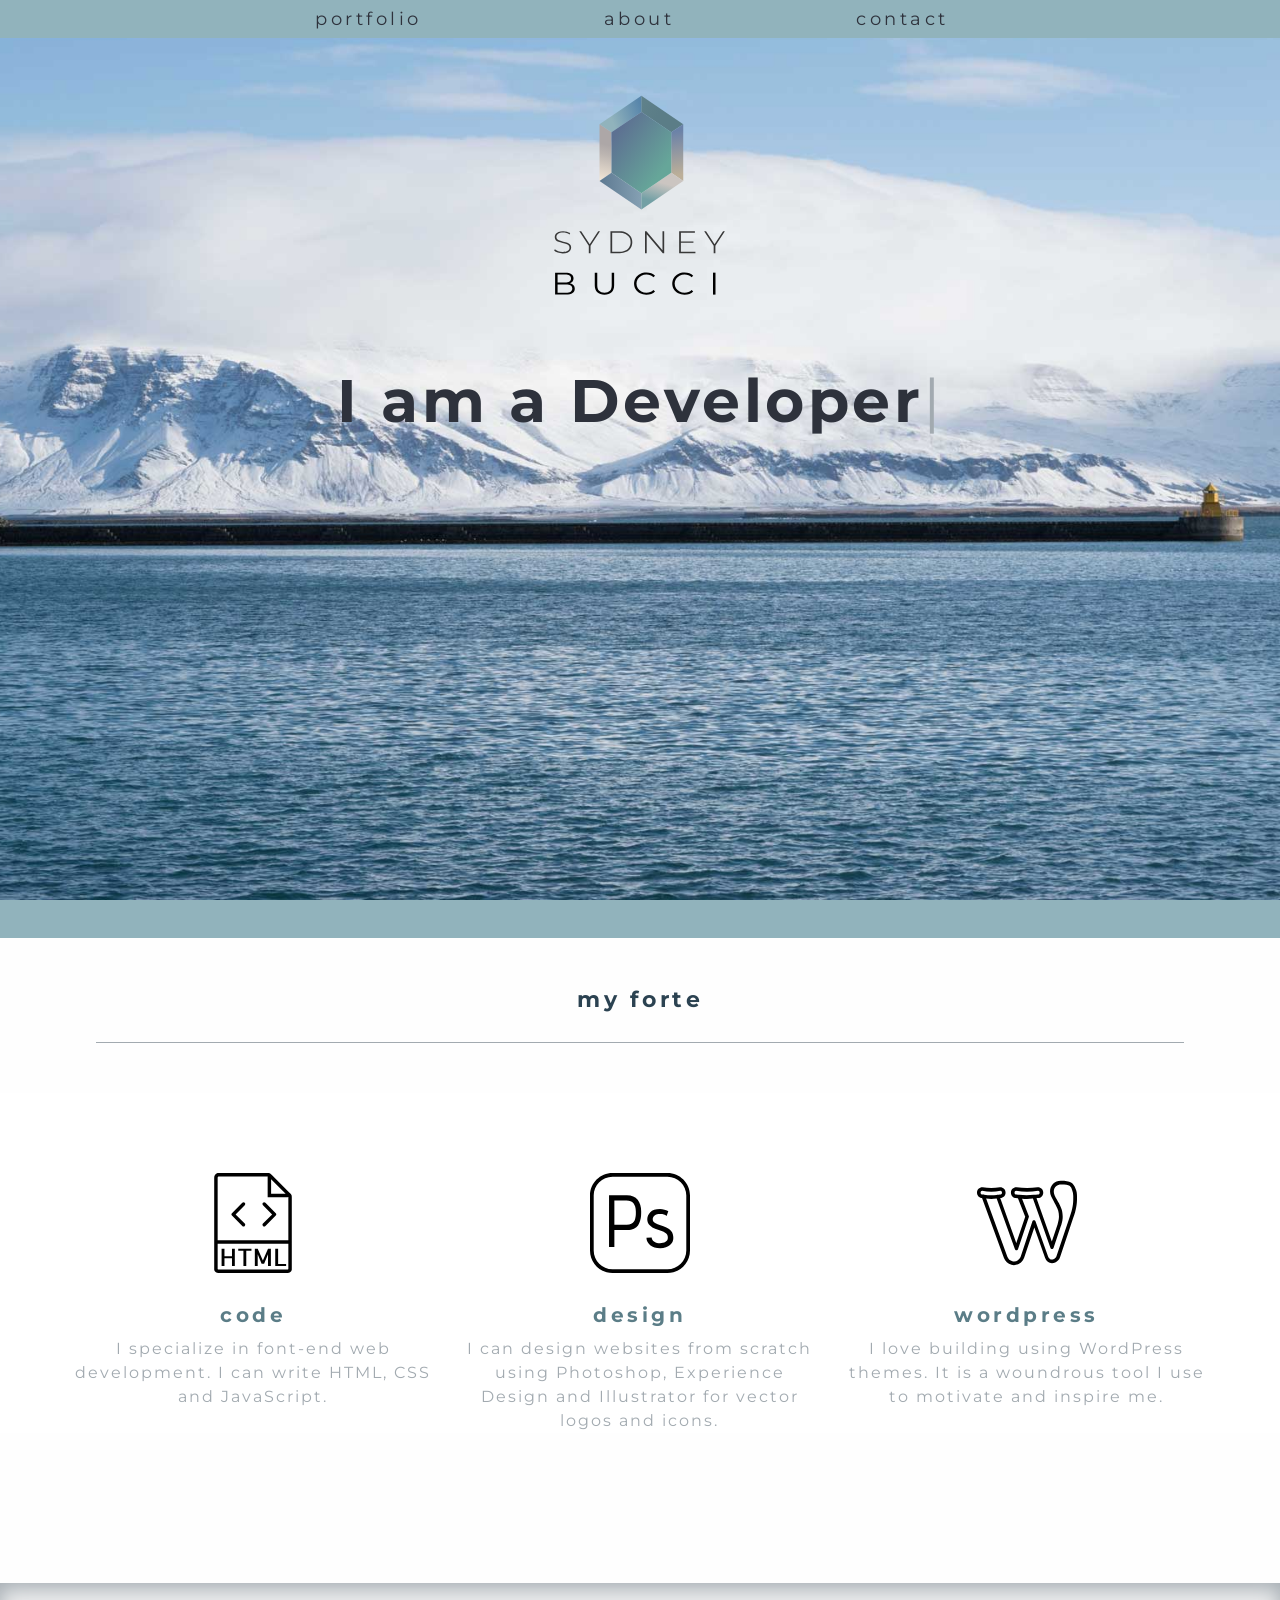
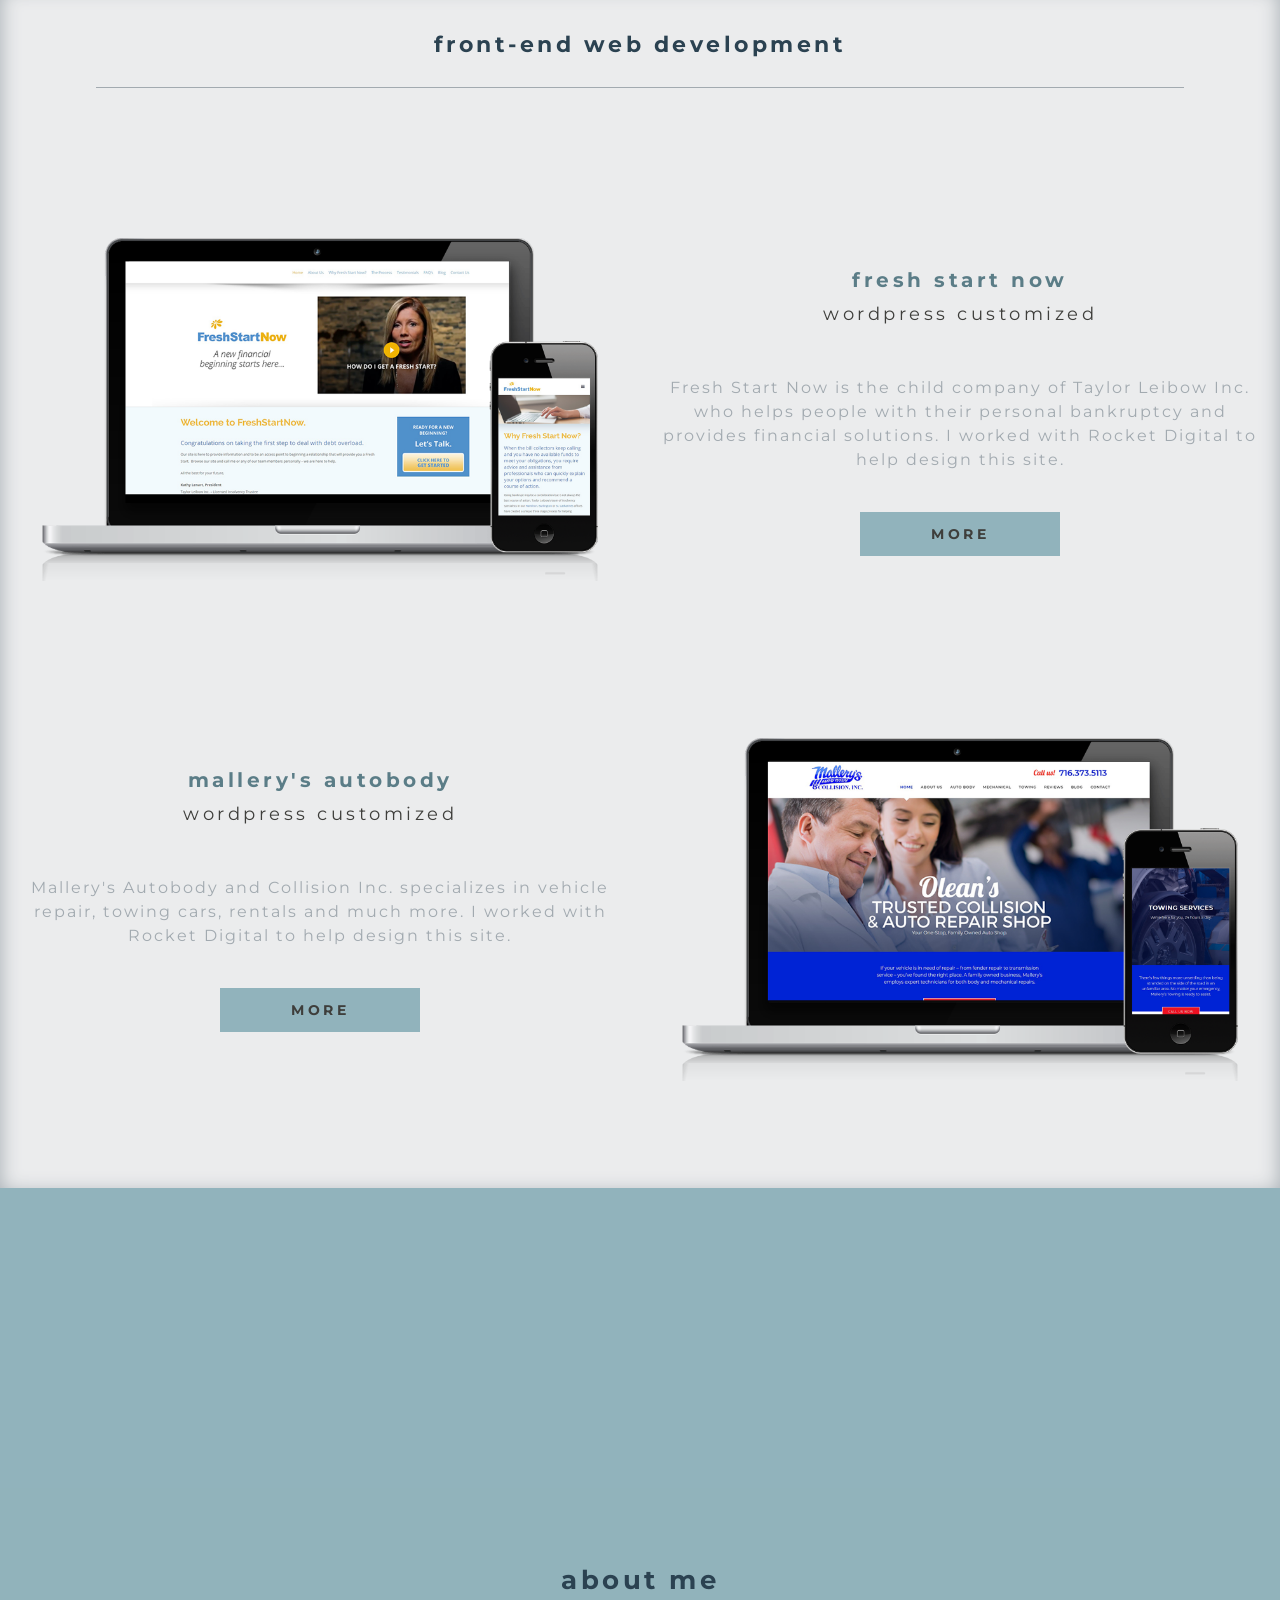
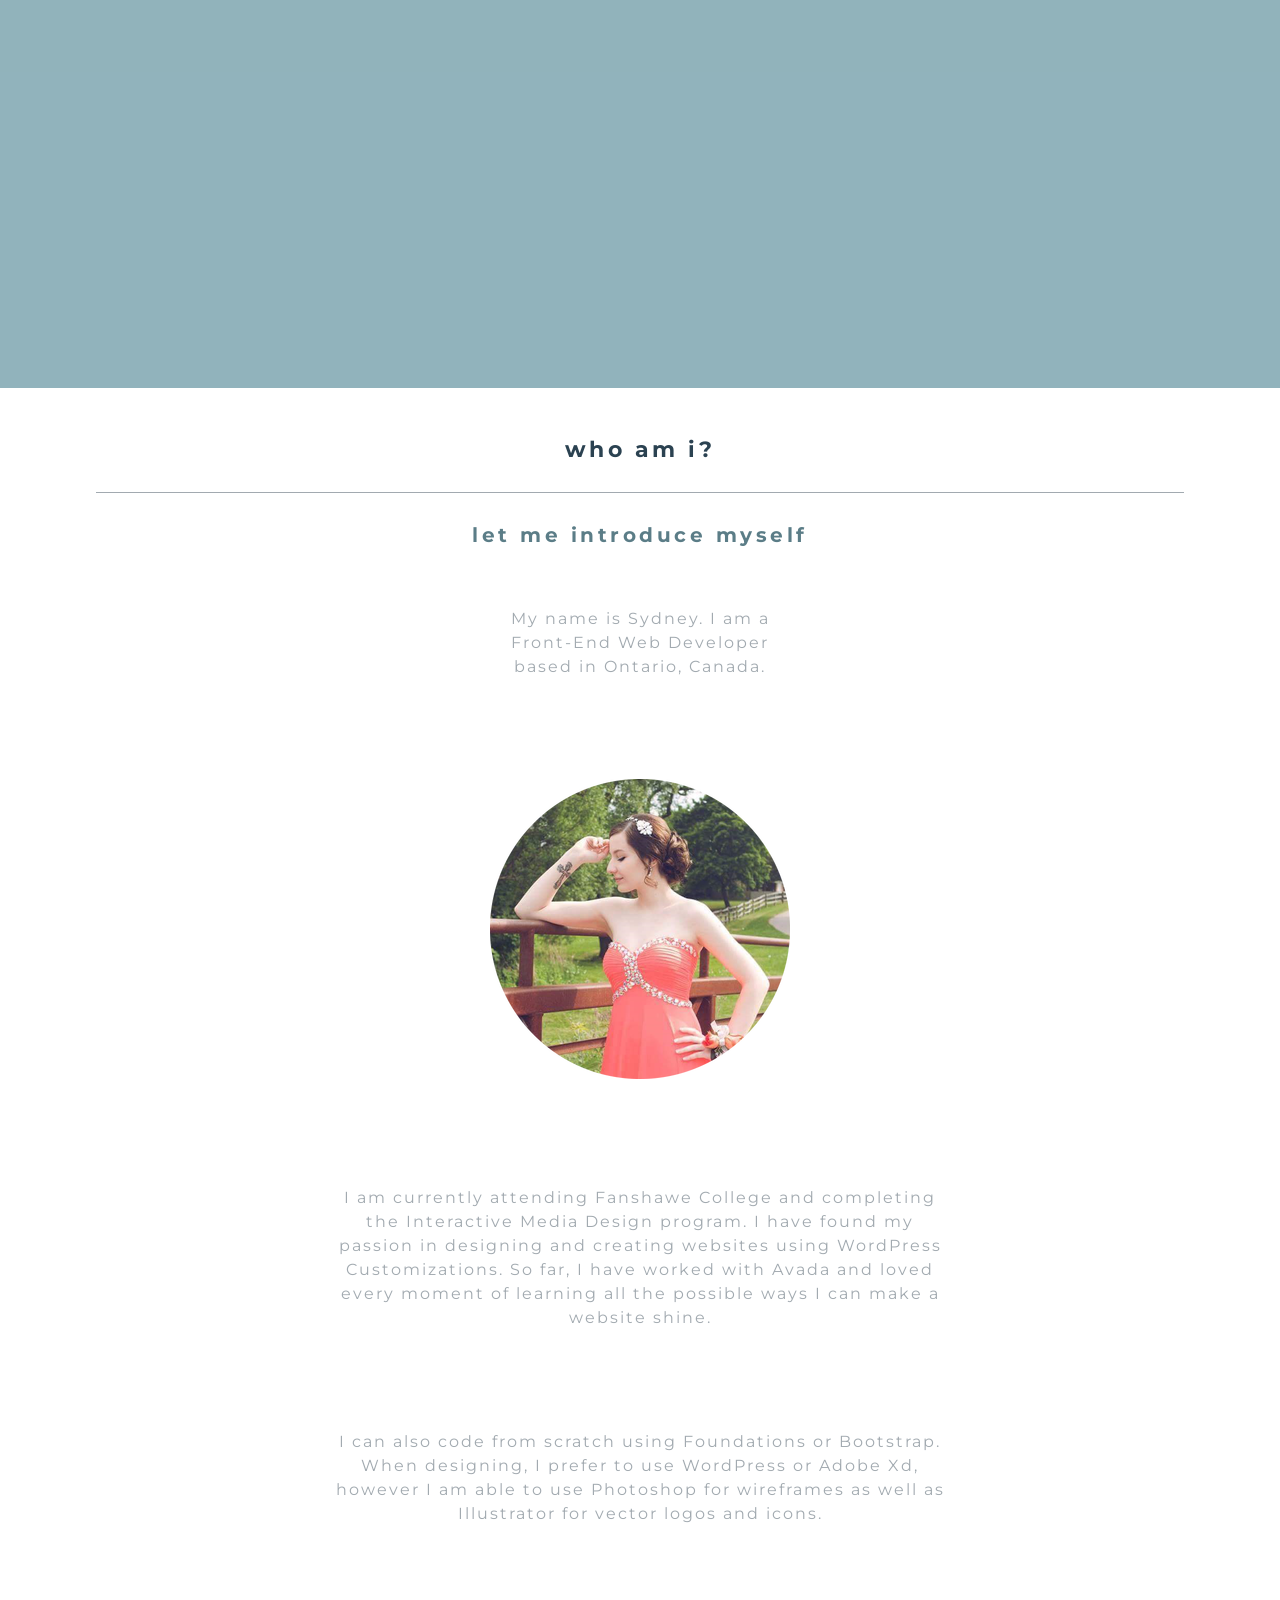
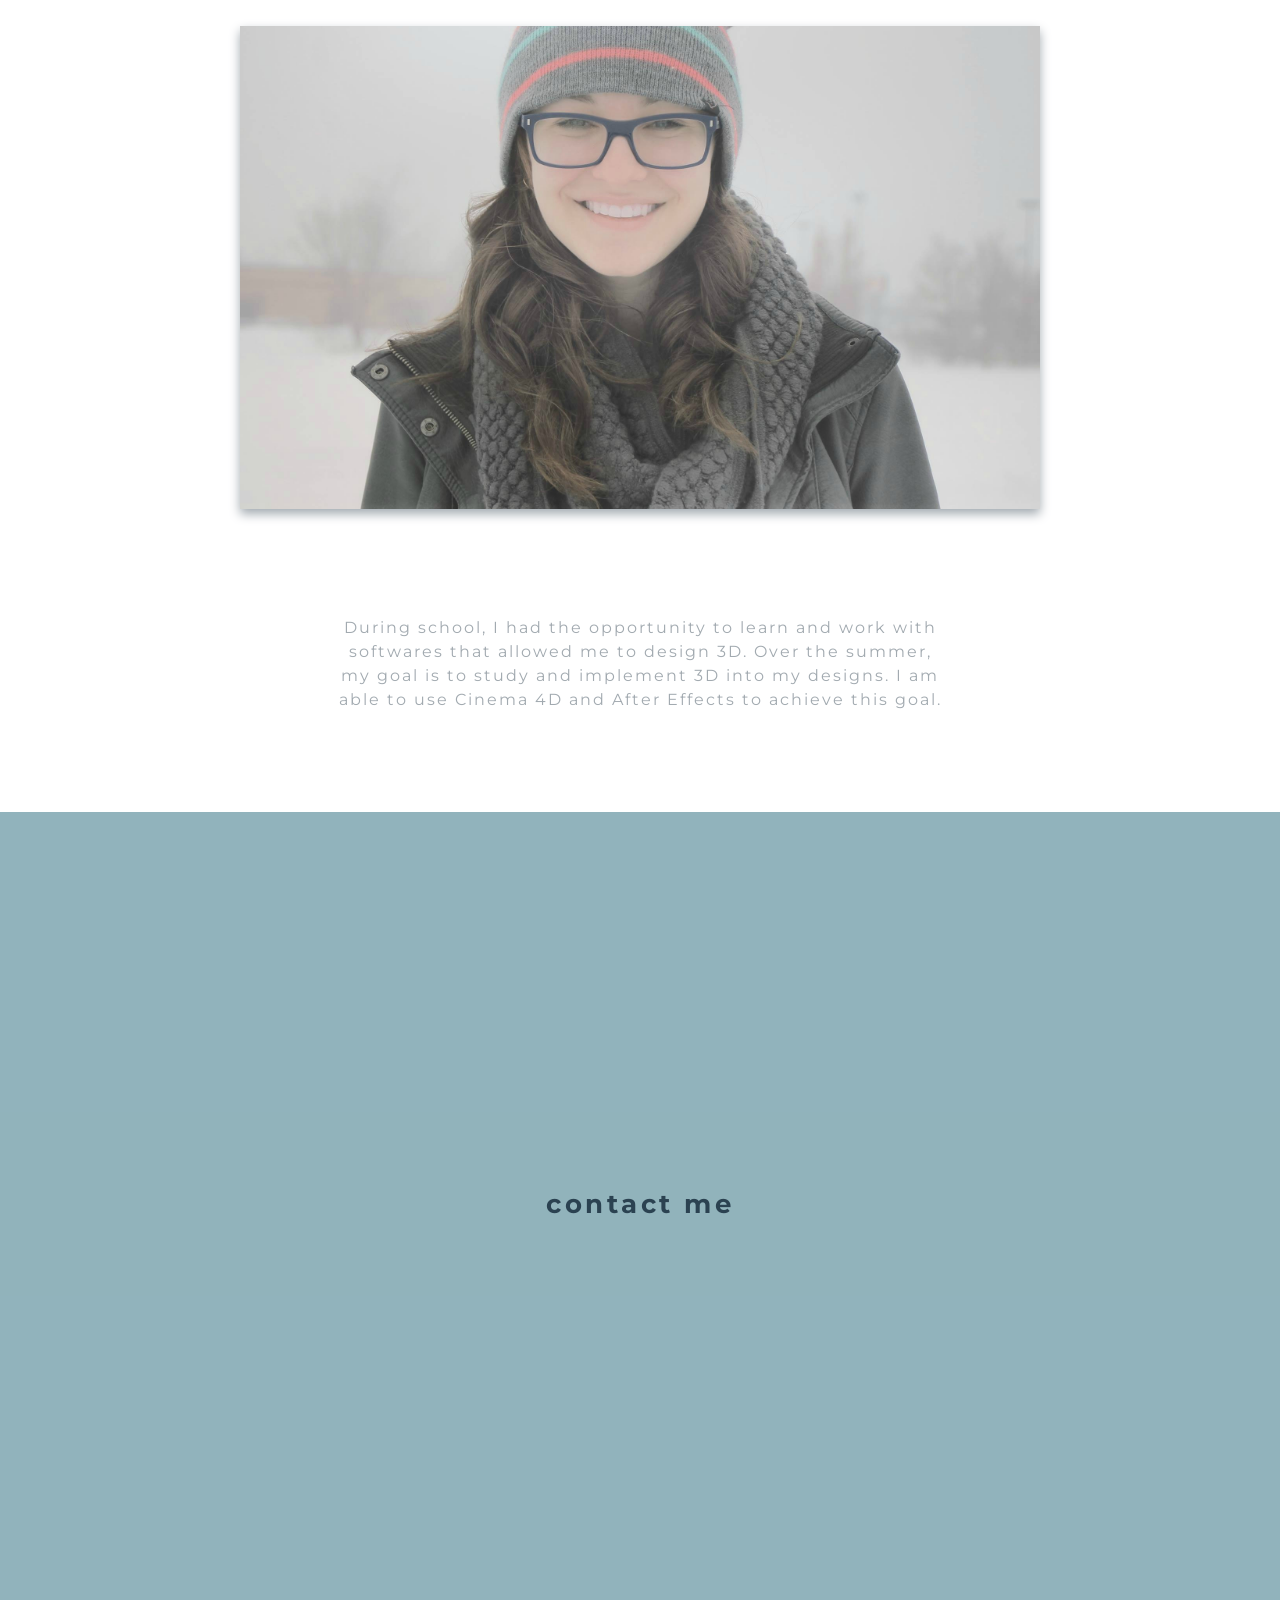
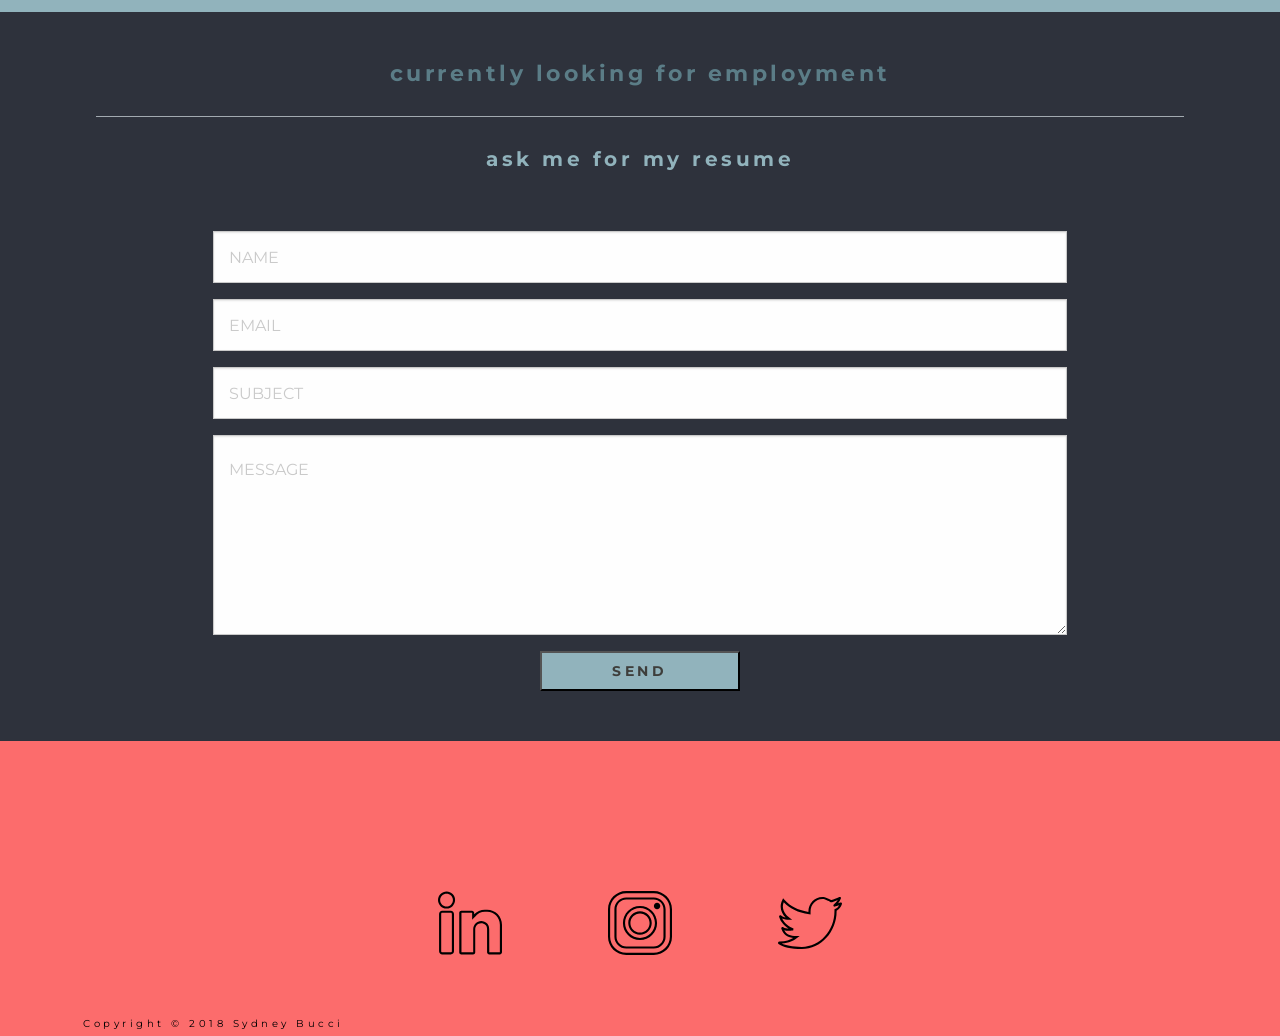
==== commit c60b49df: "removing unwanted assets" ====
--- a/index.html
+++ b/index.html
@@ -187,10 +187,8 @@
     <section>
     <h2 class="hidden">Social Media</h2>
         <a href="https://www.linkedin.com/in/sydney-bucci-0a7887130/" target="_blank"><img src="images/linkedin.svg" alt="Linkedin Icon" class="socialMedia"></a>
-        <a href="" target="_blank"><img src="images/facebook.svg" alt="Facebook Icon" class="socialMedia"></a>
-        <a href="" target="_blank"><img src="images/instagram.svg" alt="Instagram Icon" class="socialMedia"></a>
-        <a href="" target="_blank"><img src="images/pinterest.svg" alt="Pinterest Icon" class="socialMedia"></a>
-        <a href="" target="_blank"><img src="images/tumblr.svg" alt="Tumblr Icon" class="socialMedia"></a>
+        <a href="https://www.instagram.com/sydney_bucci/" target="_blank"><img src="images/instagram.svg" alt="Instagram Icon" class="socialMedia"></a>
+        <a href="https://twitter.com/sydneybucc" target="_blank"><img src="images/twitter.svg" alt="Twitter Icon" class="socialMedia"></a>
     </section>
     <section>
         <p class="small-12 large-4 columns" id="copyright">Copyright &copy; 2018 Sydney Bucci</p>
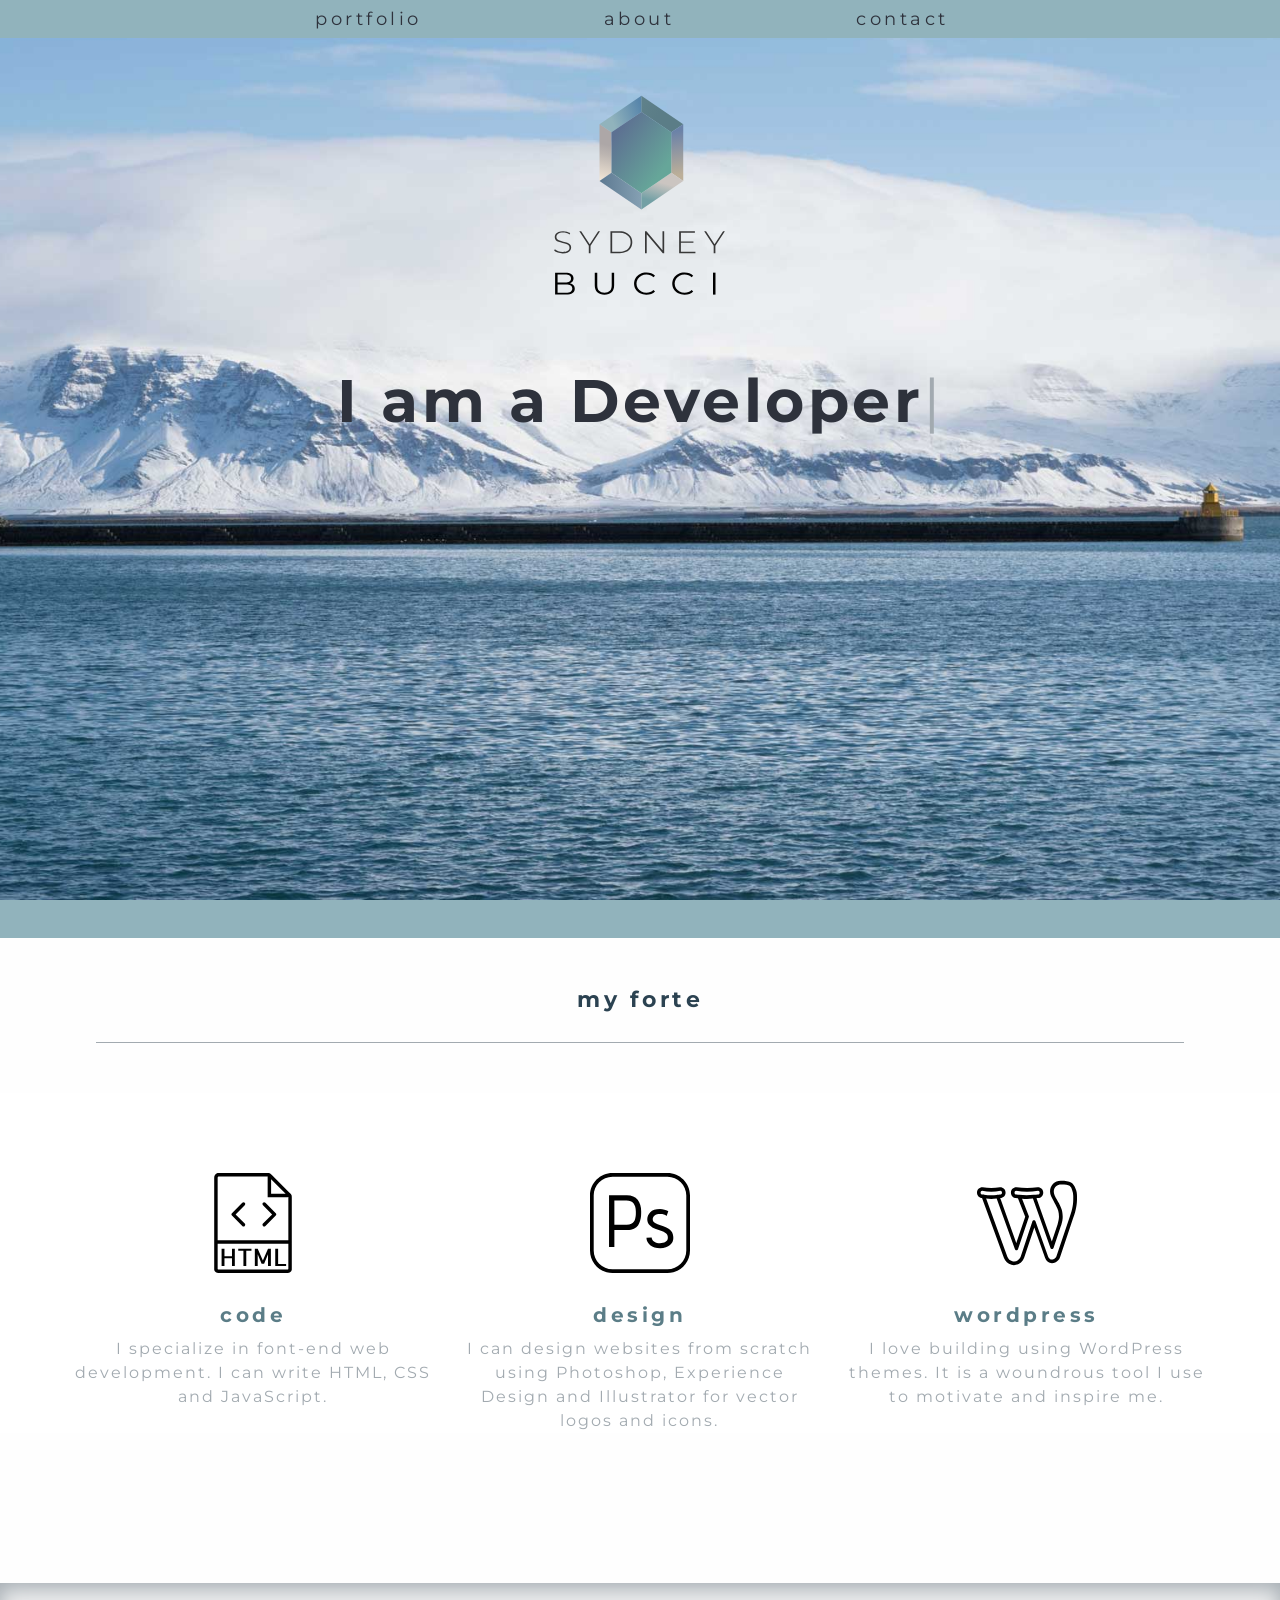
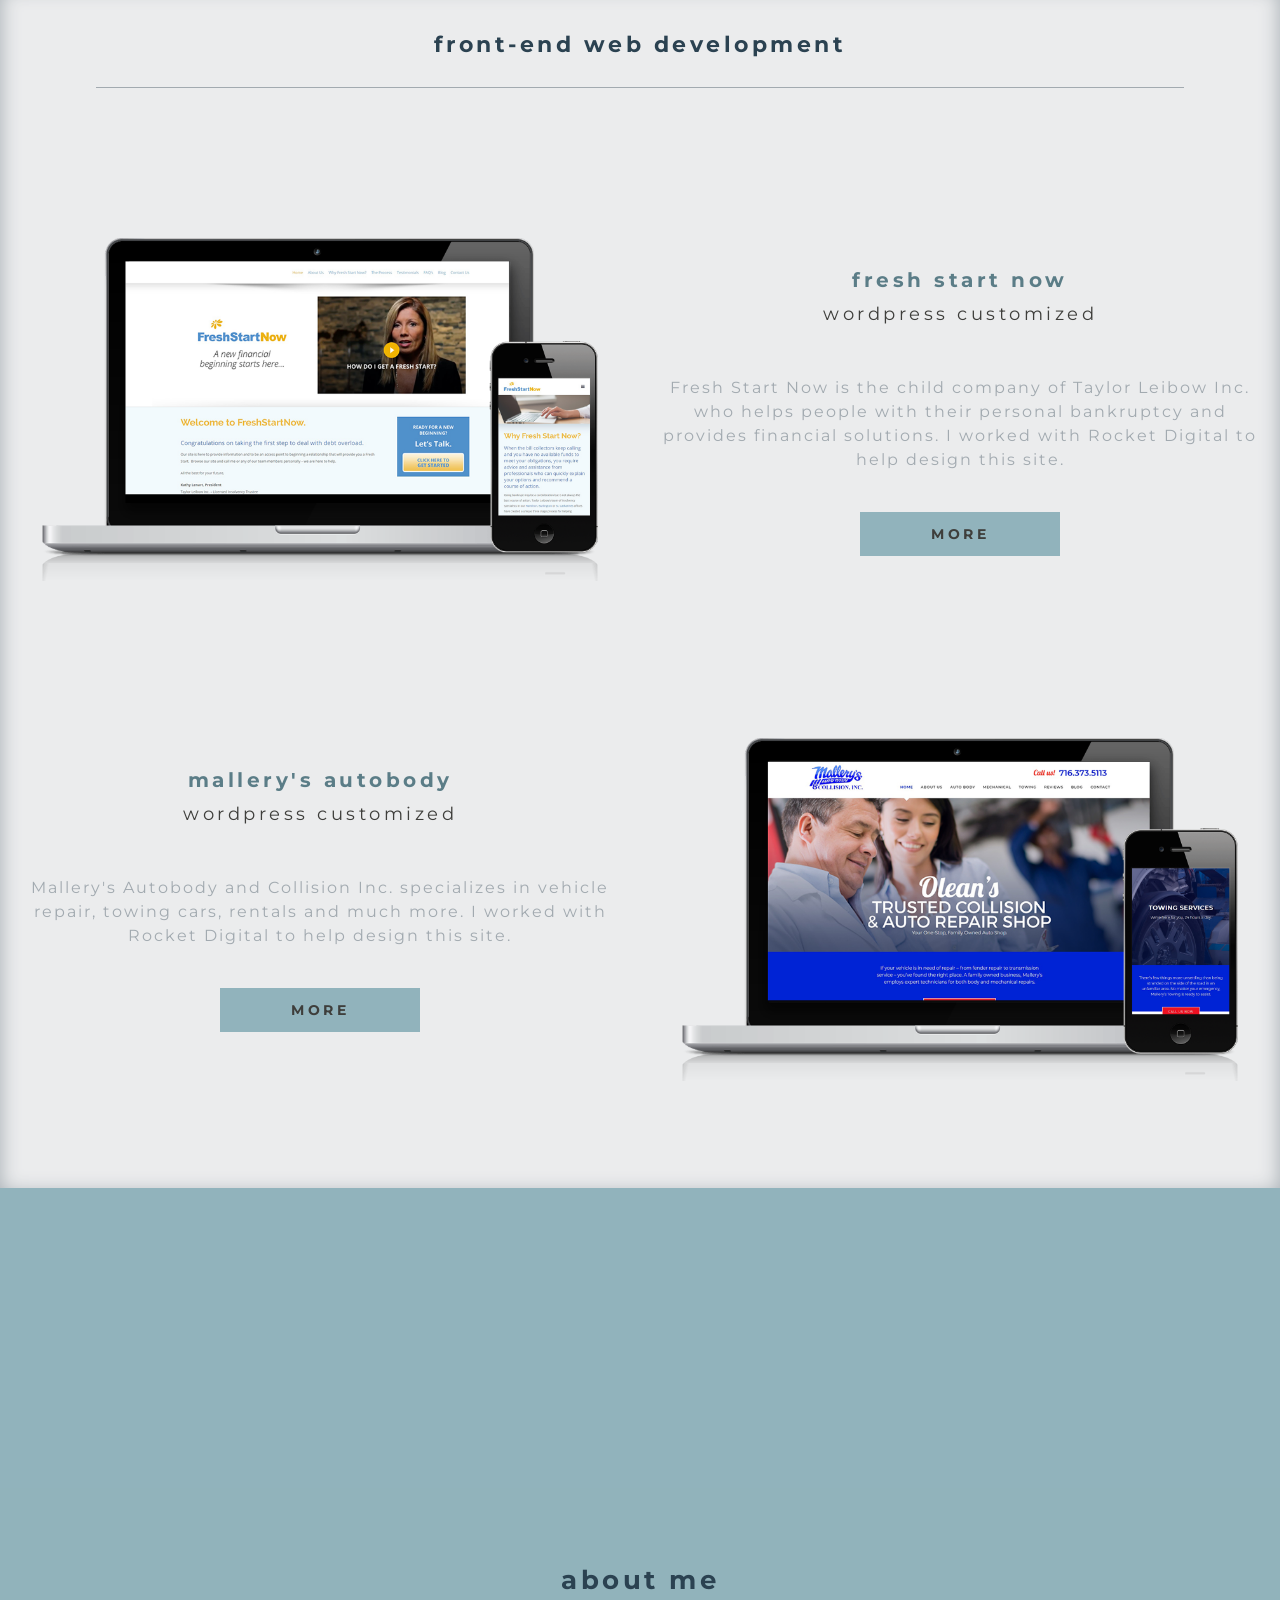
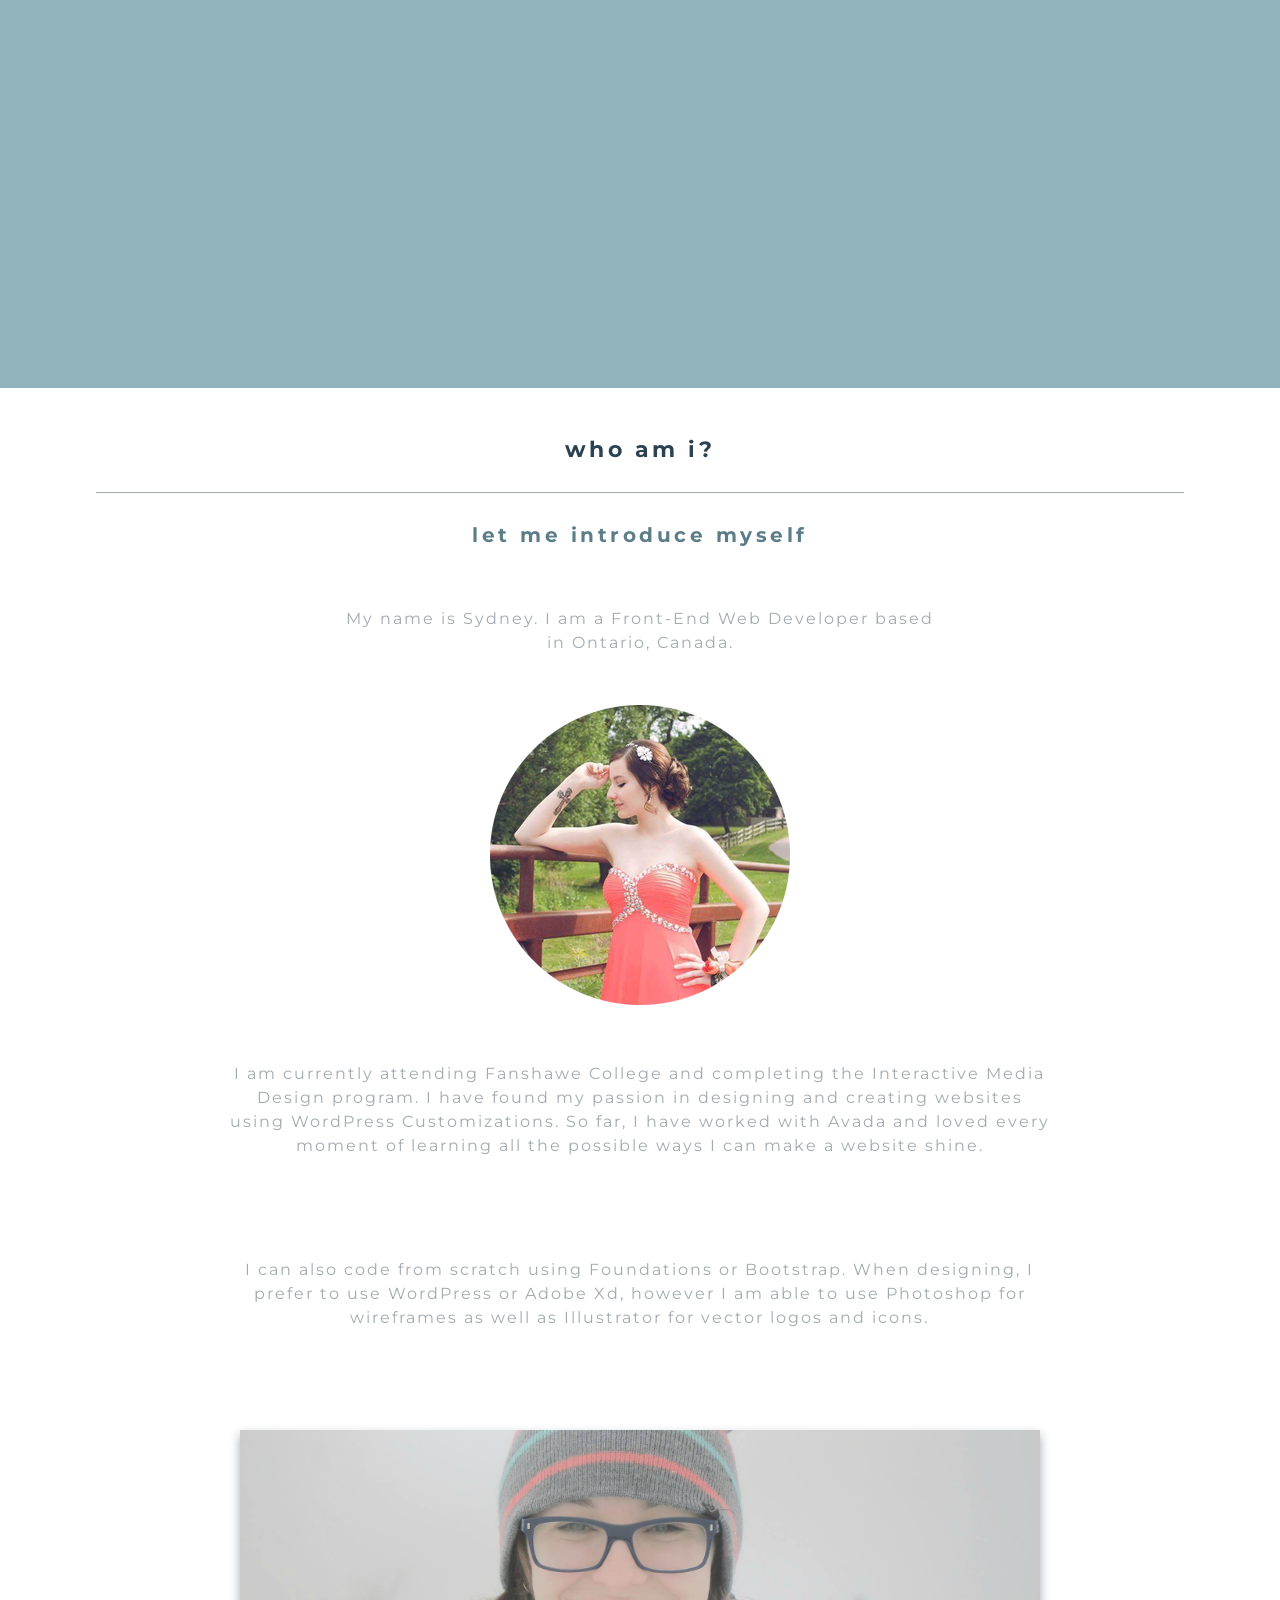
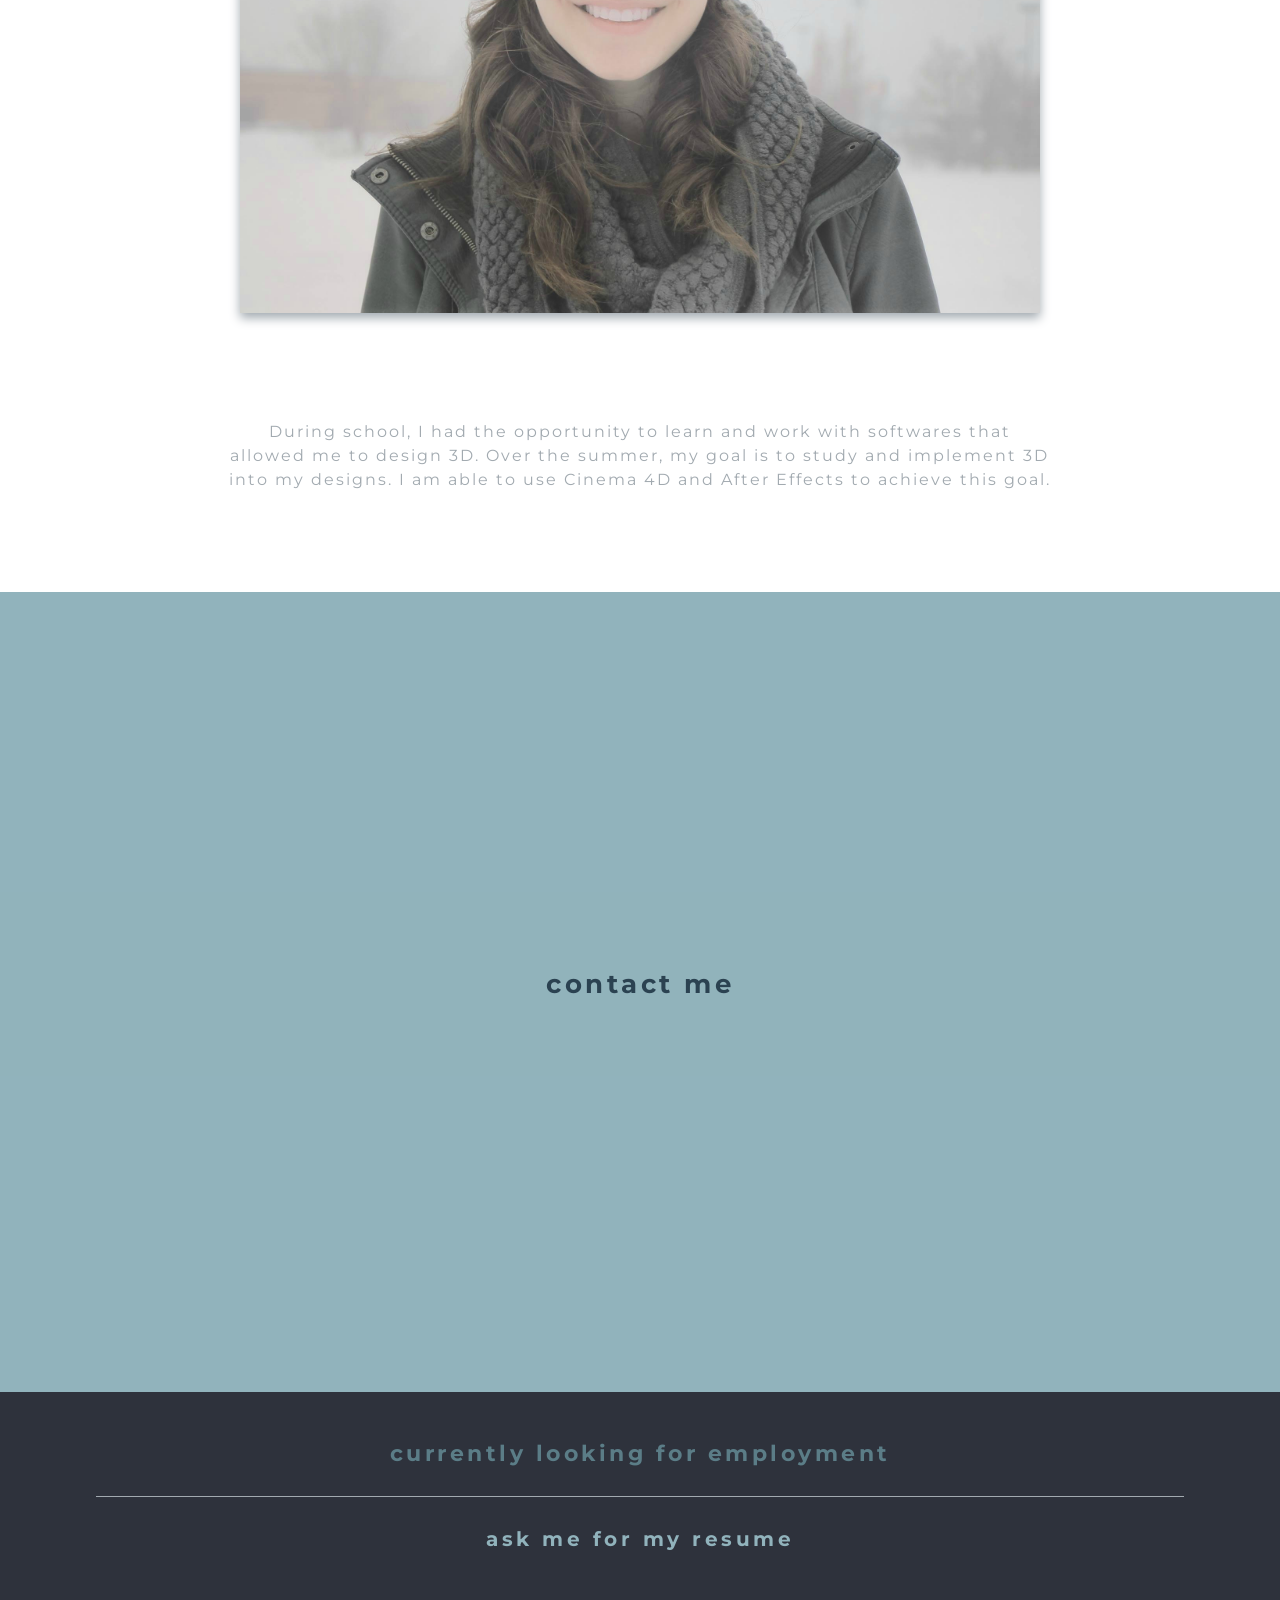
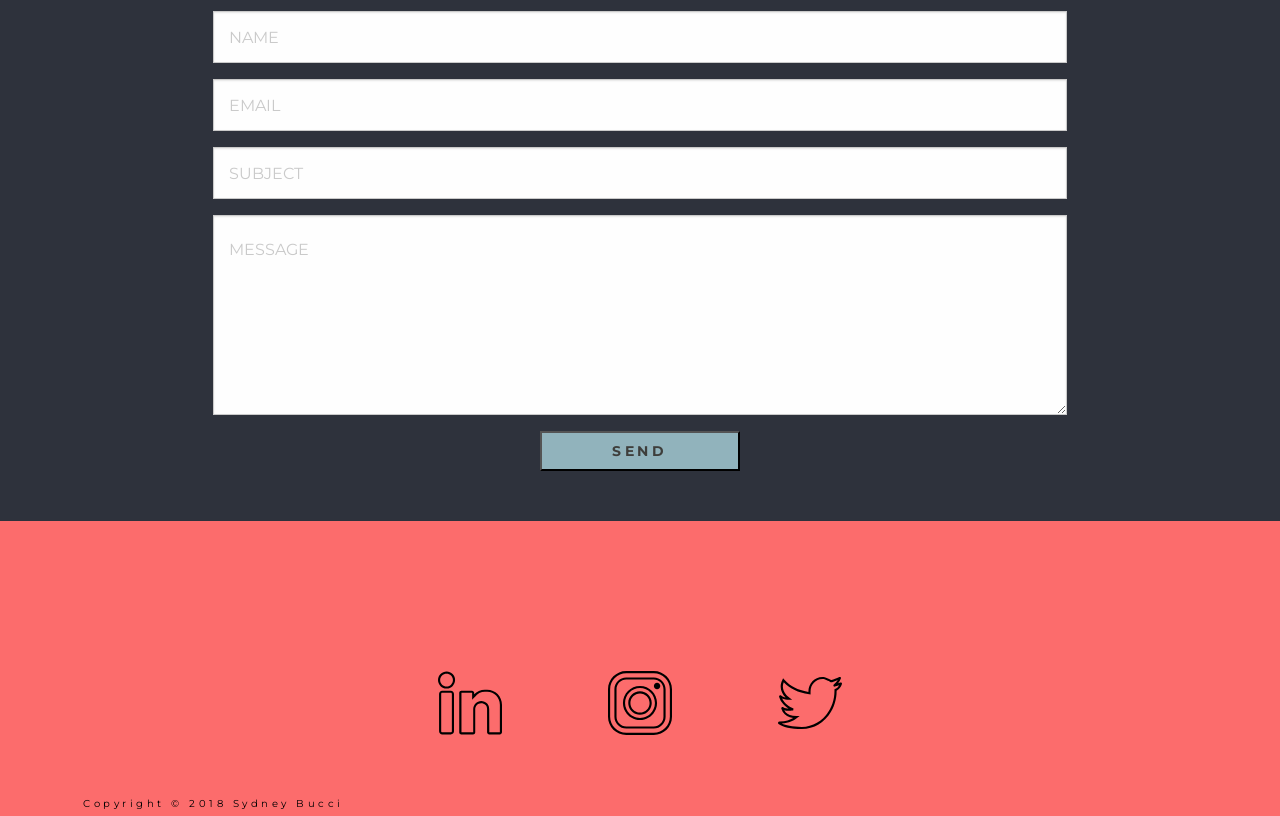
==== commit 36d3b46f: "trying to get json to work." ====
--- a/index.html
+++ b/index.html
@@ -133,16 +133,16 @@
     <h2>who am i?</h2>
     <h3>let me introduce myself</h3>
     <section class="small-12 large-6 large-offset-3 columns">
-        <p class="small-12 large-6 large-offset-3 columns pCenter">My name is Sydney. I am a Front-End Web Developer based in Ontario, Canada.</p>
+        <p class="pCenter">My name is Sydney. I am a Front-End Web Developer based in Ontario, Canada.</p>
         <img src="images/prom.png" alt="Prom Picture" id="promPic">
     </section>
 
     <section>
-        <p class="small-12 large-6 large-offset-3 columns aboutP">I am currently attending Fanshawe College and completing the Interactive Media Design program. I have found my passion in designing and creating websites using WordPress Customizations. So far, I have worked with Avada and loved every moment of learning all the possible ways I can make a website shine.</p>
-        <p class="small-12 large-6 large-offset-3 columns aboutP">I can also code from scratch using Foundations or Bootstrap. When designing, I prefer to use WordPress or Adobe Xd, however I am able to use Photoshop for wireframes as well as Illustrator for vector logos and icons.</p>
+        <p class="small-12 large-8 large-offset-2 columns aboutP">I am currently attending Fanshawe College and completing the Interactive Media Design program. I have found my passion in designing and creating websites using WordPress Customizations. So far, I have worked with Avada and loved every moment of learning all the possible ways I can make a website shine.</p>
+        <p class="small-12 large-8 large-offset-2 columns aboutP">I can also code from scratch using Foundations or Bootstrap. When designing, I prefer to use WordPress or Adobe Xd, however I am able to use Photoshop for wireframes as well as Illustrator for vector logos and icons.</p>
         <div class="show-for-large-only large-2"></div>
         <img src="images/about_pic.jpg" alt="Outside in the Snow" id="aboutPic">
-        <p class="small-12 large-6 large-offset-3 columns aboutP">During school, I had the opportunity to learn and work with softwares that allowed me to design 3D. Over the summer, my goal is to study and implement 3D into my designs. I am able to use Cinema 4D and After Effects to achieve this goal.</p>
+        <p class="small-12 large-8 large-offset-2 columns aboutP">During school, I had the opportunity to learn and work with softwares that allowed me to design 3D. Over the summer, my goal is to study and implement 3D into my designs. I am able to use Cinema 4D and After Effects to achieve this goal.</p>
         <div class="show-for-large-only large-2"></div>
     </section>
 </section>
@@ -201,6 +201,8 @@
         <div class="lightbox-style">
             <i class="fa fa-times close-lightbox"></i>
             <img src="#" alt="Image of Project" class="lightbox-img">
+            <h2 class="lightbox-title">Title Of Project</h2>
+            <h3>Subtitle</h3>
             <p class="desc">This is where the detailed description of each project will go.</p>
         </div>
     </section>
@@ -212,6 +214,7 @@
 <script src="js/typed.js"></script>
 <script src="js/TweenMax.min.js"></script>
 <script src="js/ScrollToPlugin.min.js"></script>
+<script src="js/contentObject.js"></script>
 <script src="js/main.js"></script>
 </body>
 </html>
--- a/css/main.css
+++ b/css/main.css
@@ -255,7 +255,7 @@
 .lightbox-style {
 	max-width: 1100px;
 	margin: 0 auto;
-	background-color: #A2AAB0;
+	background-color: #EBECED;
 	padding: 20px;
 	color: grey;
 }
@@ -319,8 +319,8 @@
 }
 
 #promPic {
-	margin-top: 100px;
-	margin-bottom: 100px;
+	margin-top: 50px;
+	margin-bottom: 50px;
 }
 
 .aboutP {
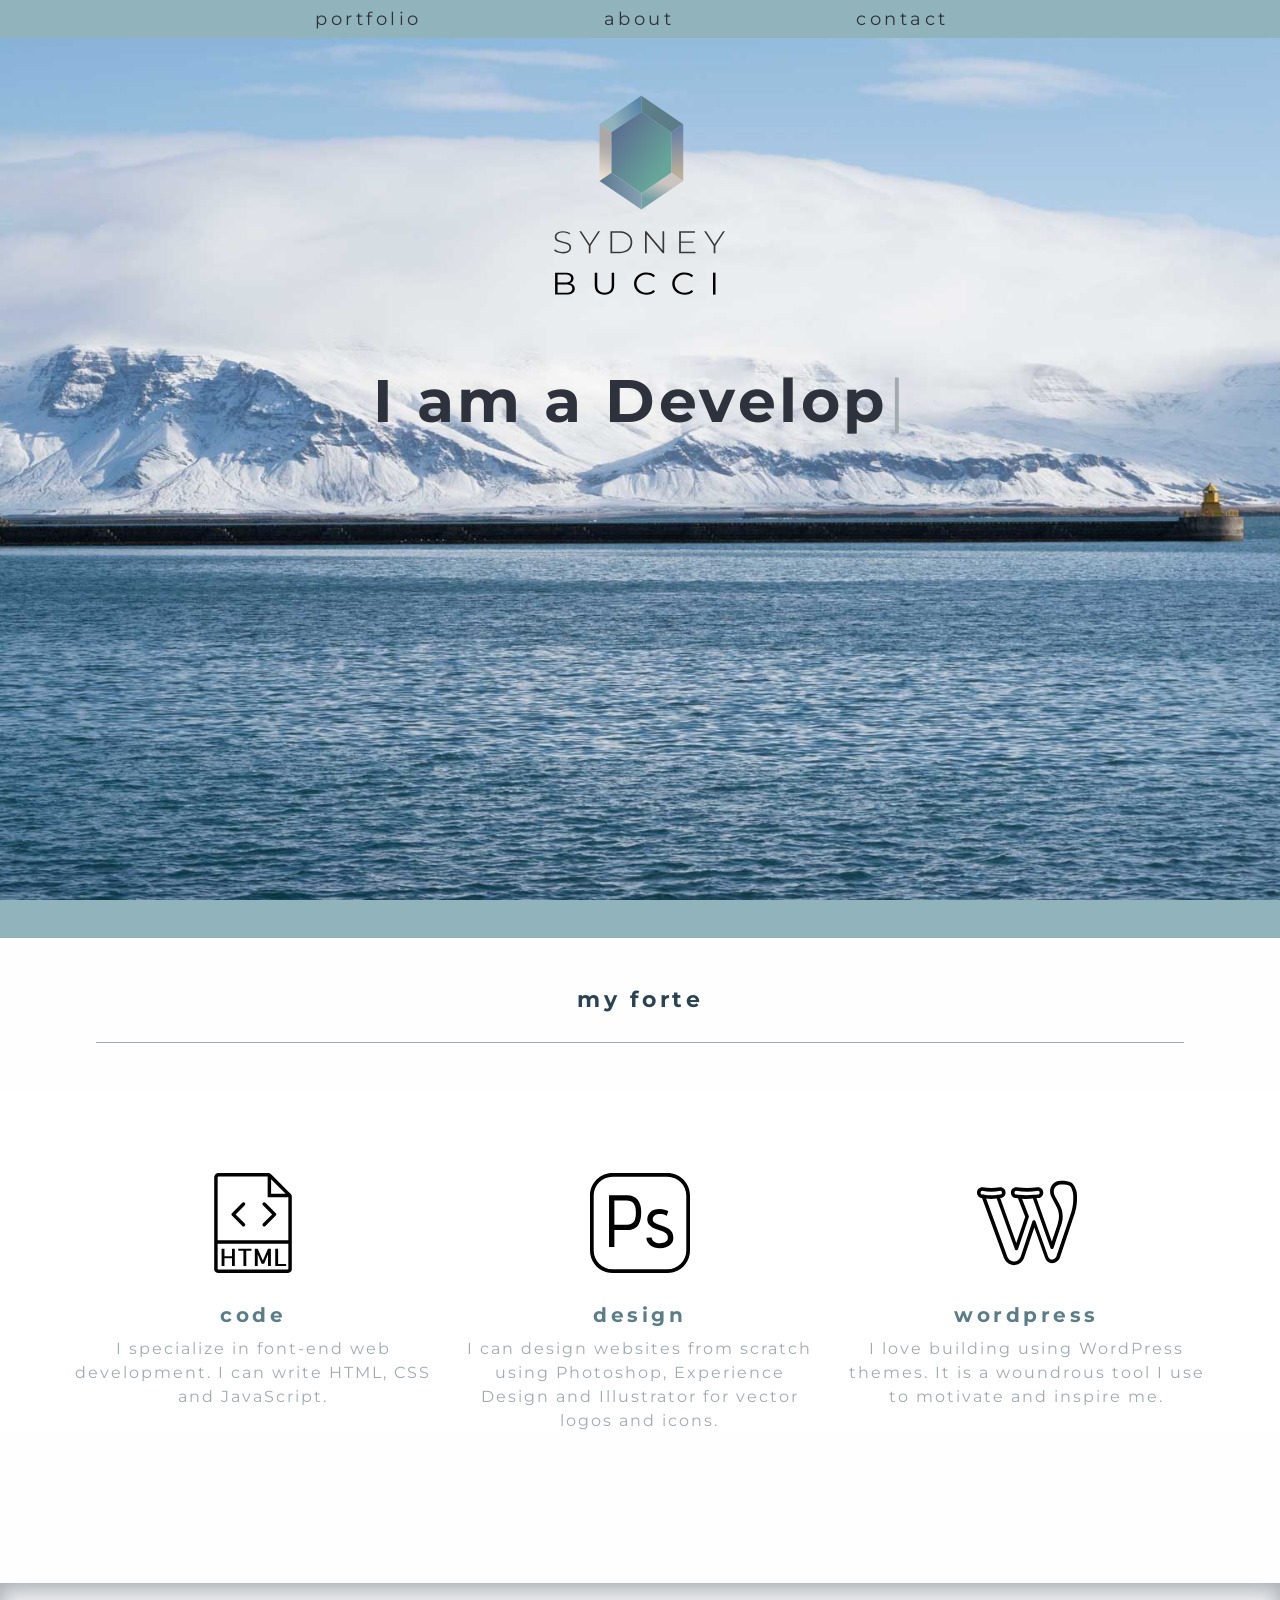
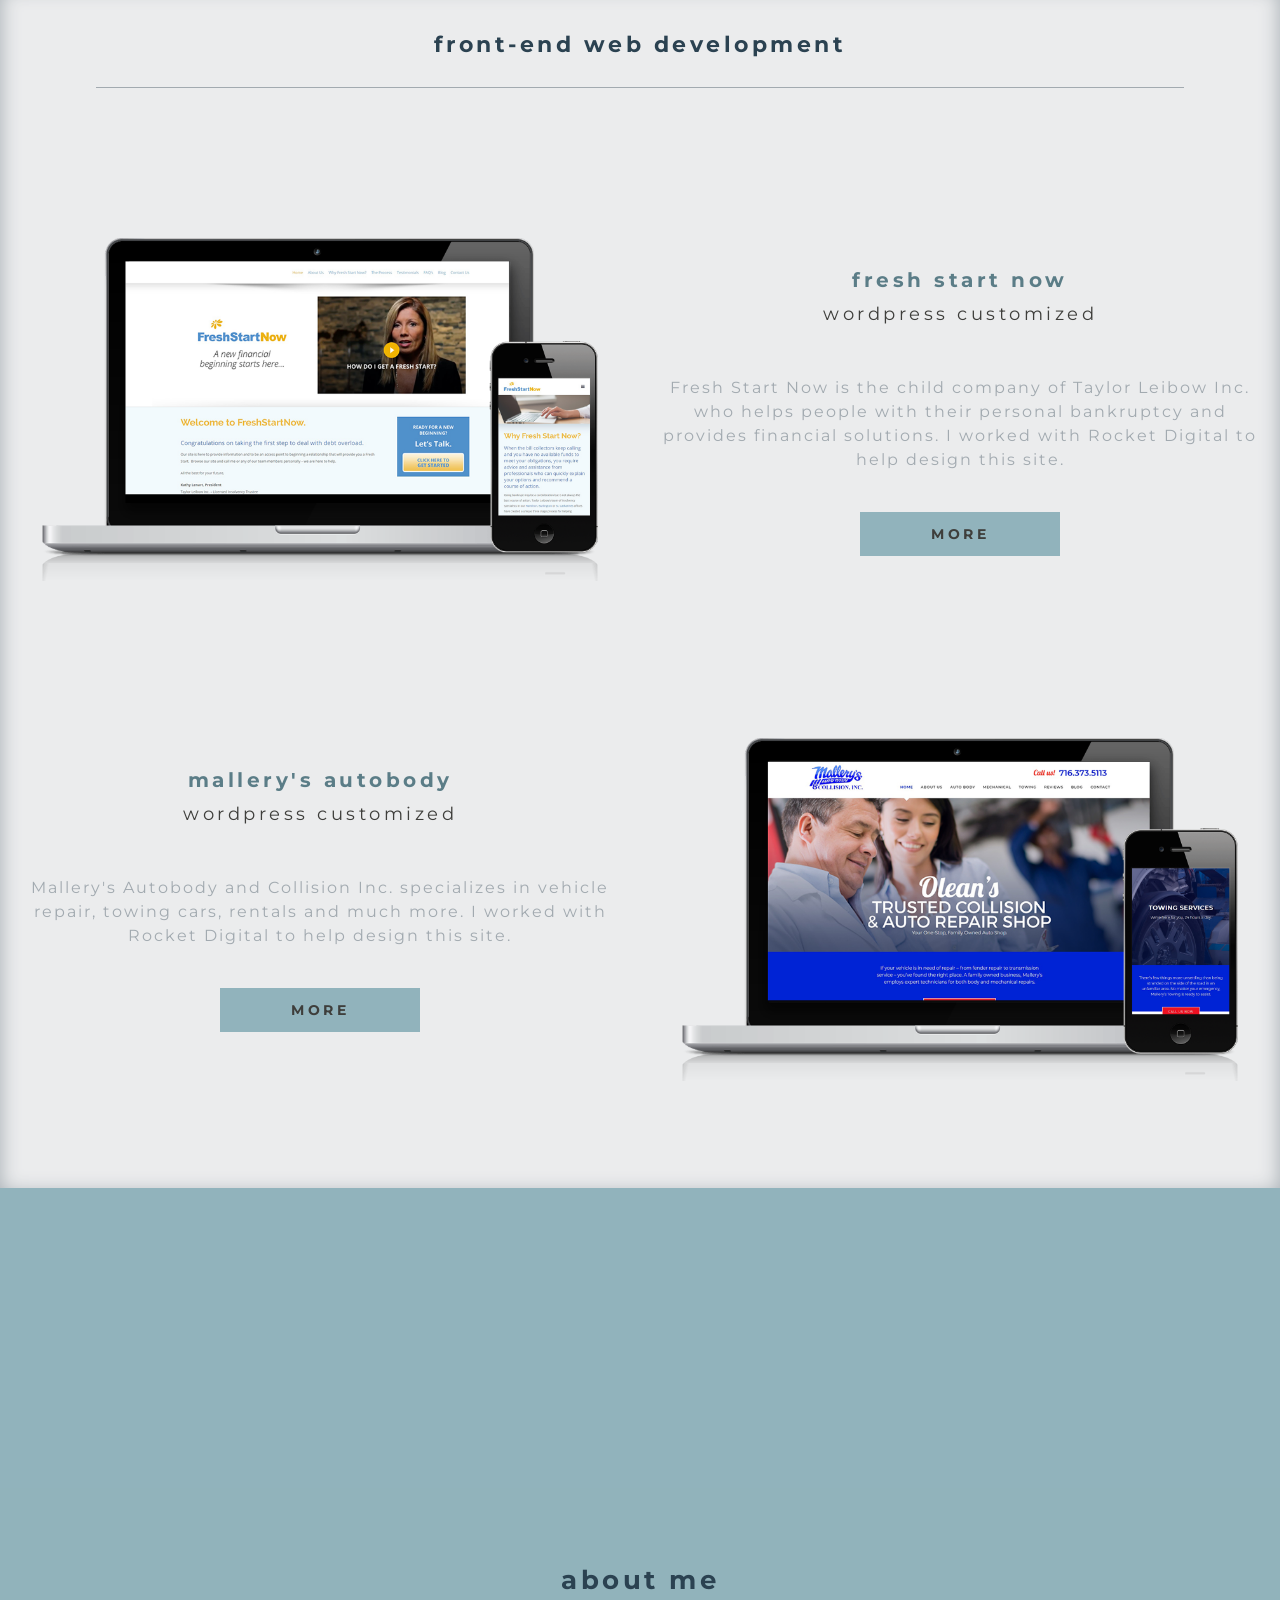
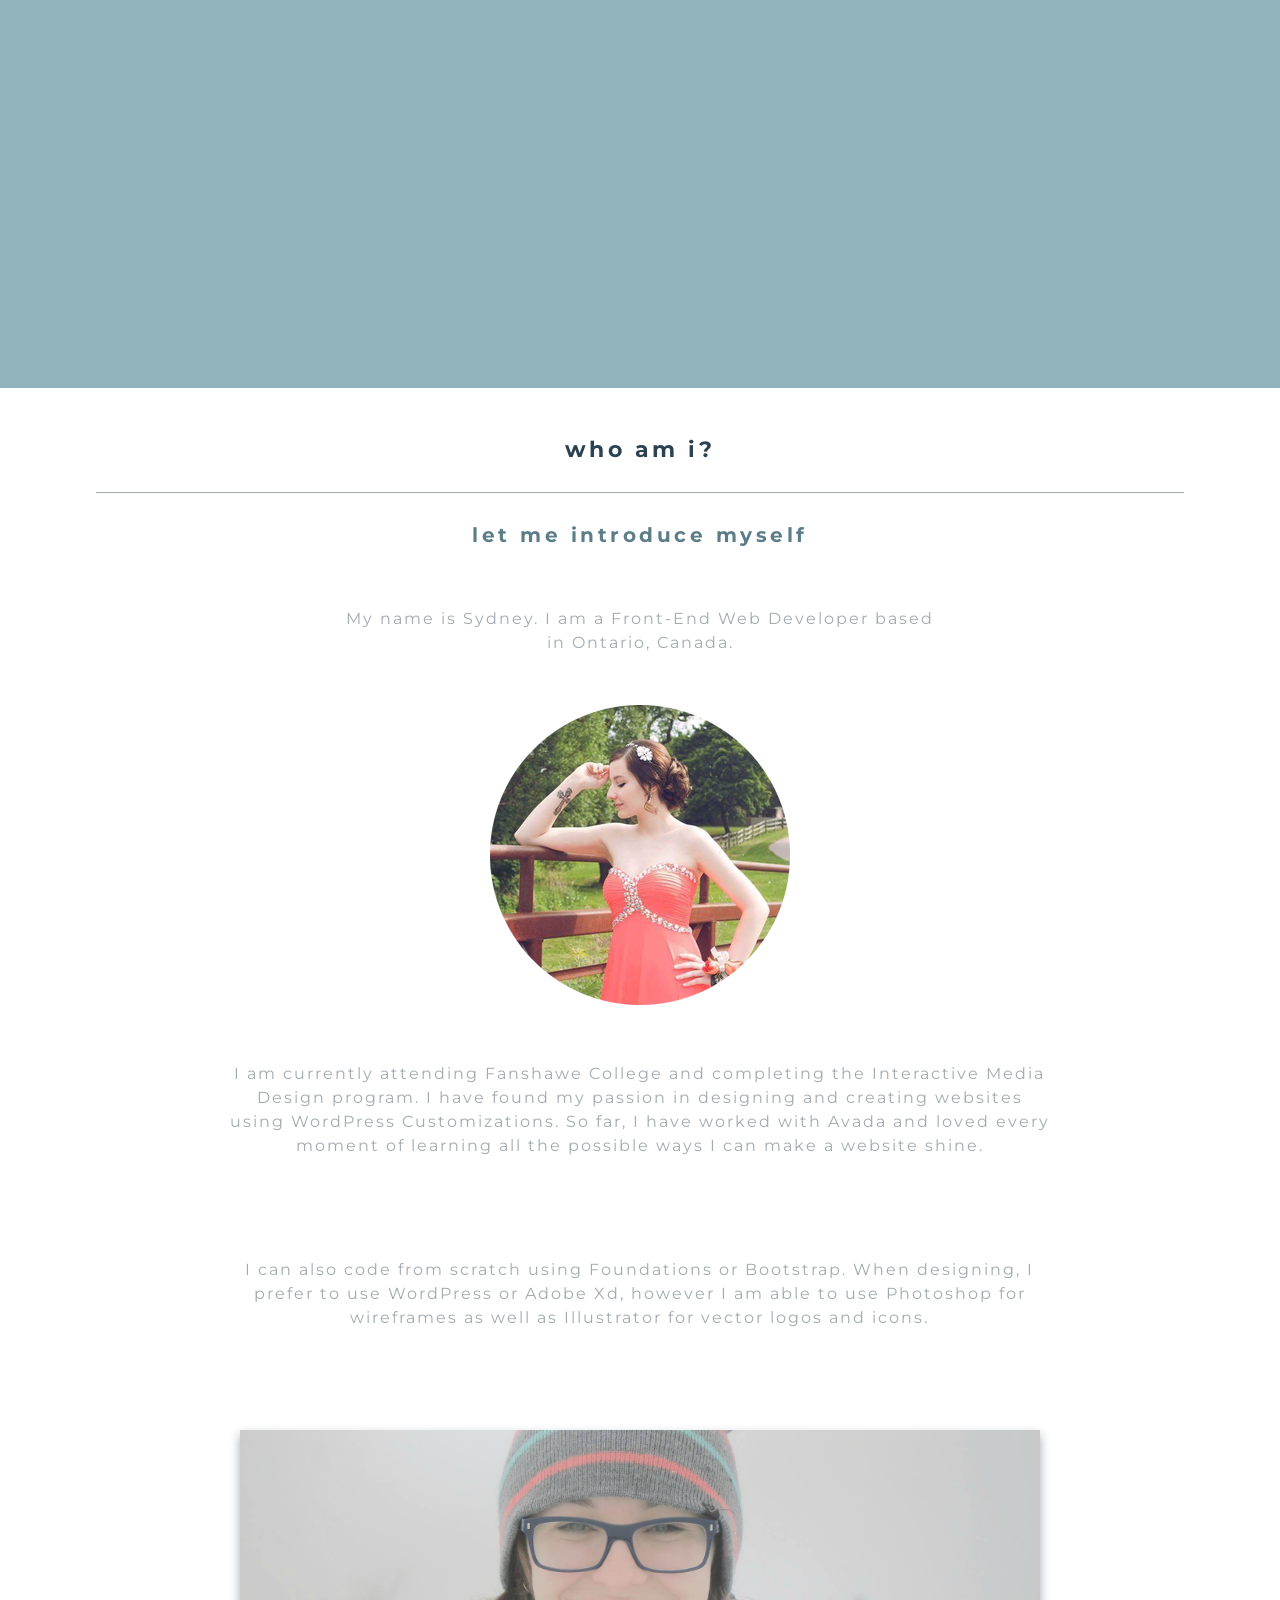
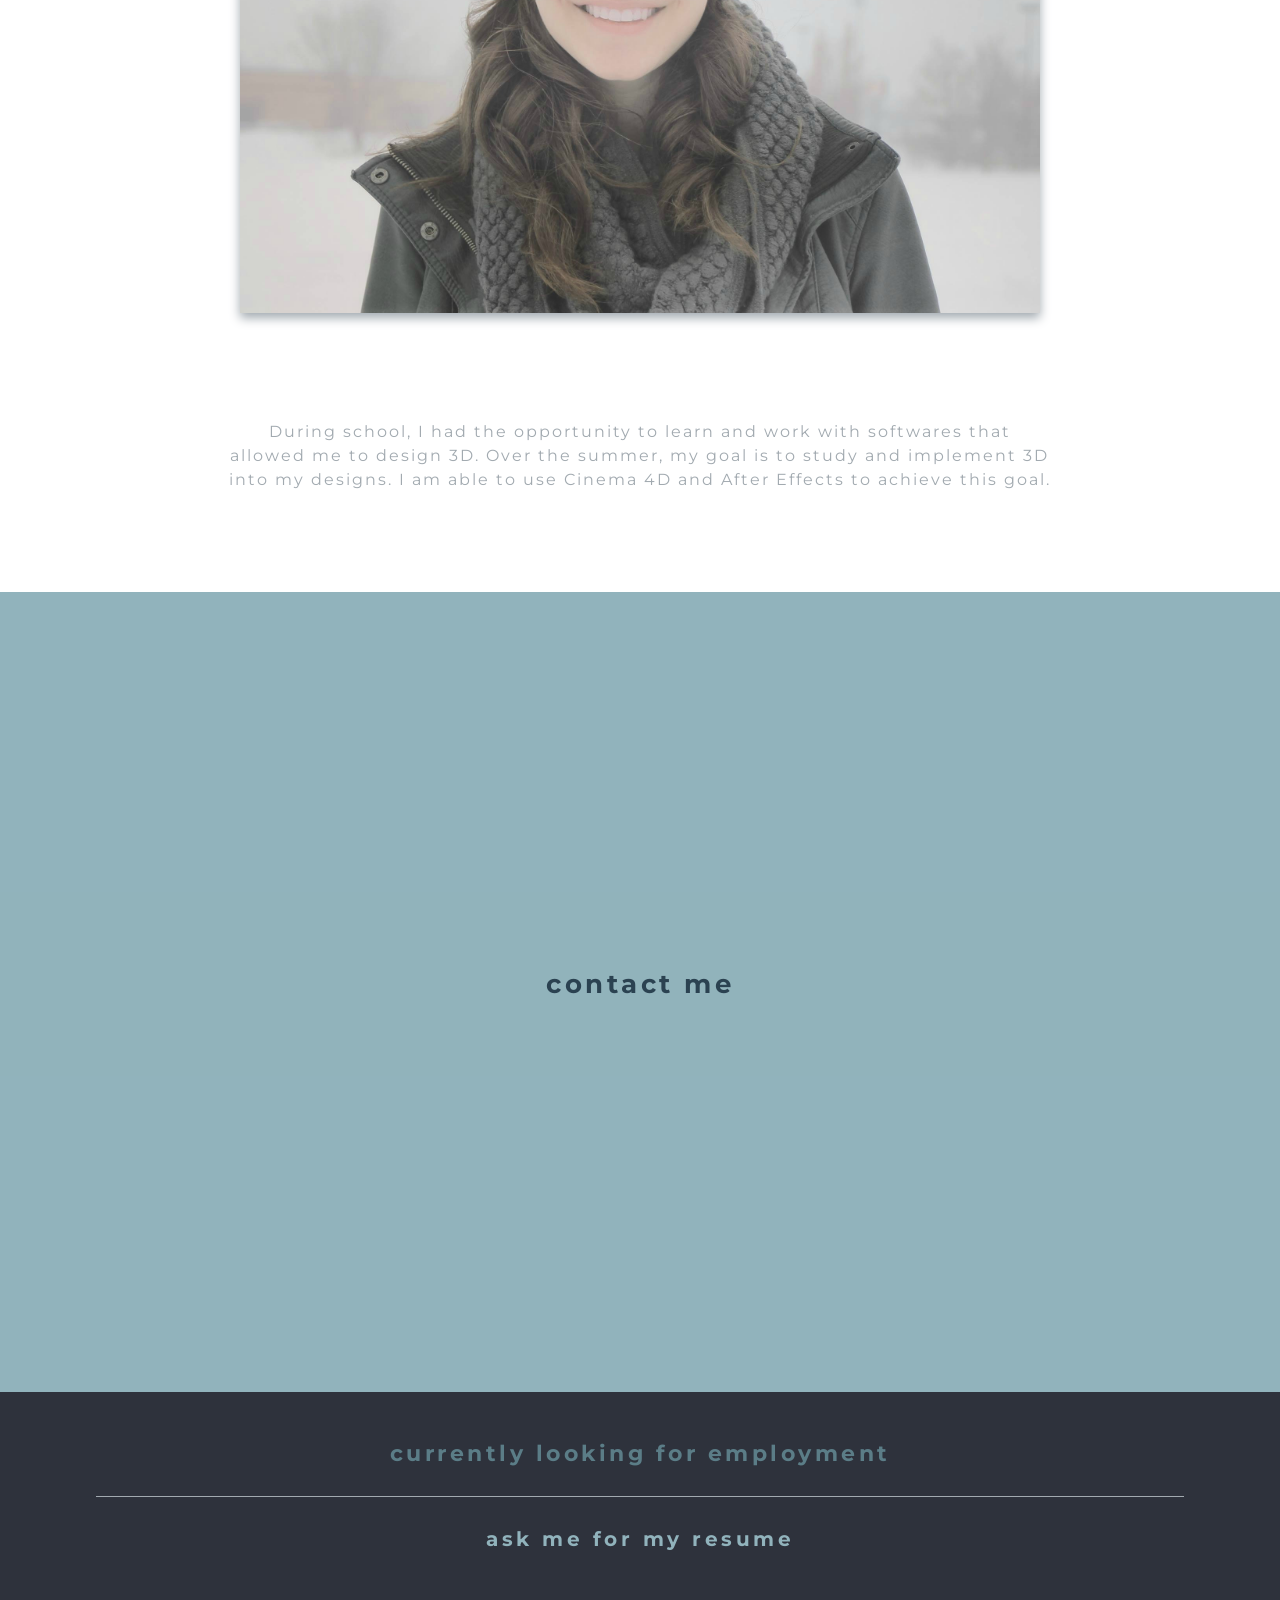
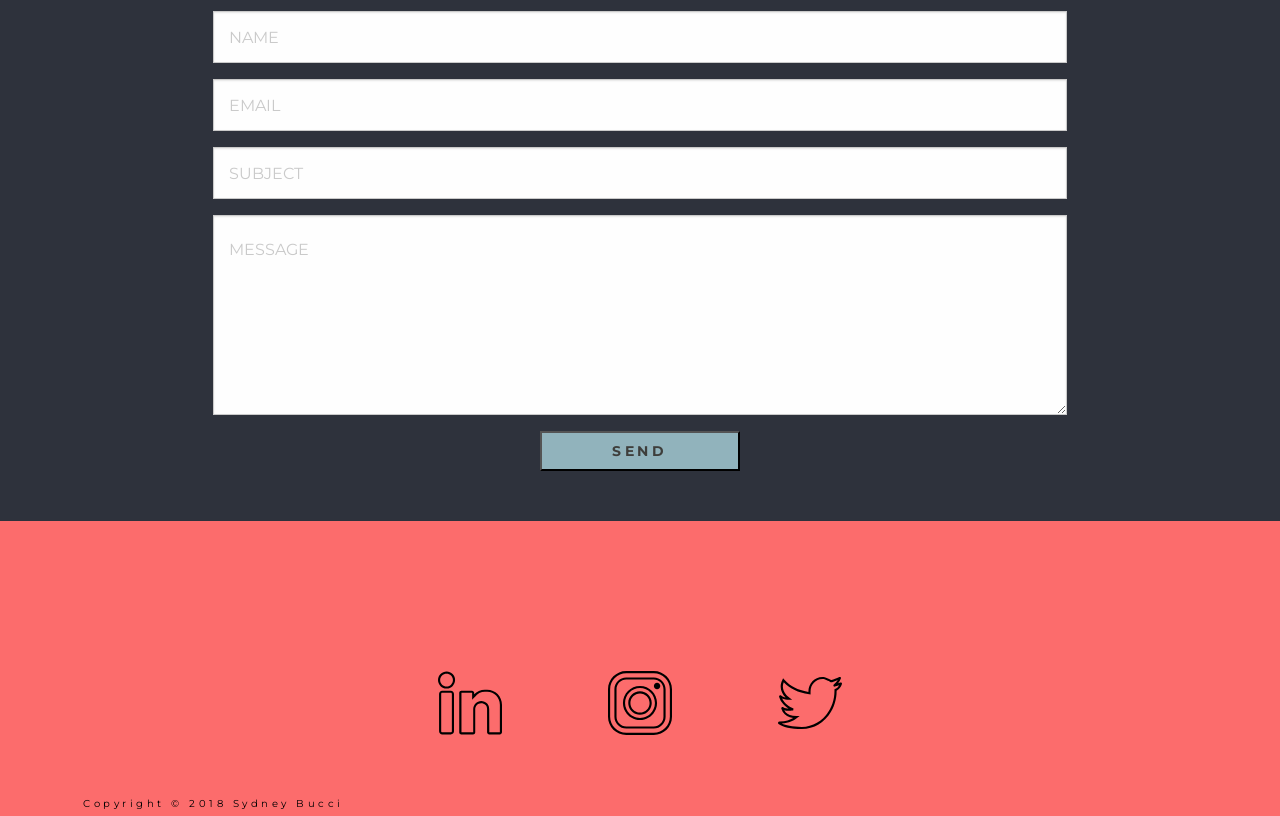
==== commit 4e1304aa: "lightbox works" ====
--- a/index.html
+++ b/index.html
@@ -98,7 +98,7 @@
             <a href="http://freshstartnow.ca/" target="_blank" class="titleHover"><h3>fresh start now</h3></a>
             <h4>wordpress customized</h4>
             <p>Fresh Start Now is the child company of Taylor Leibow Inc. who helps people with their personal bankruptcy and provides financial solutions. I worked with Rocket Digital to help design this site.</p>
-            <a data-name="test" class="more">MORE</a>
+            <a data-name="test" class="more" id="freshstart">MORE</a>
             <div class="small-10 small-offset-1 hide-for-medium-up" id="bottomLine"></div>
         </section>
     </section>
@@ -109,7 +109,7 @@
             <a href="http://www.mallerys-autobody.com/" target="_blank" class="titleHover"><h3>mallery's autobody</h3></a>
             <h4>wordpress customized</h4>
             <p>Mallery's Autobody and Collision Inc. specializes in vehicle repair, towing cars, rentals and much more. I worked with Rocket Digital to help design this site.</p>
-            <a data-name="test" class="more">MORE</a>
+            <a data-name="test" class="more" id="mallerys">MORE</a>
         </section>
         <section class="small-12 large-6 columns">
             <img src="images/mallerys_final.png" alt="Mallerys Website" class="mallerys">
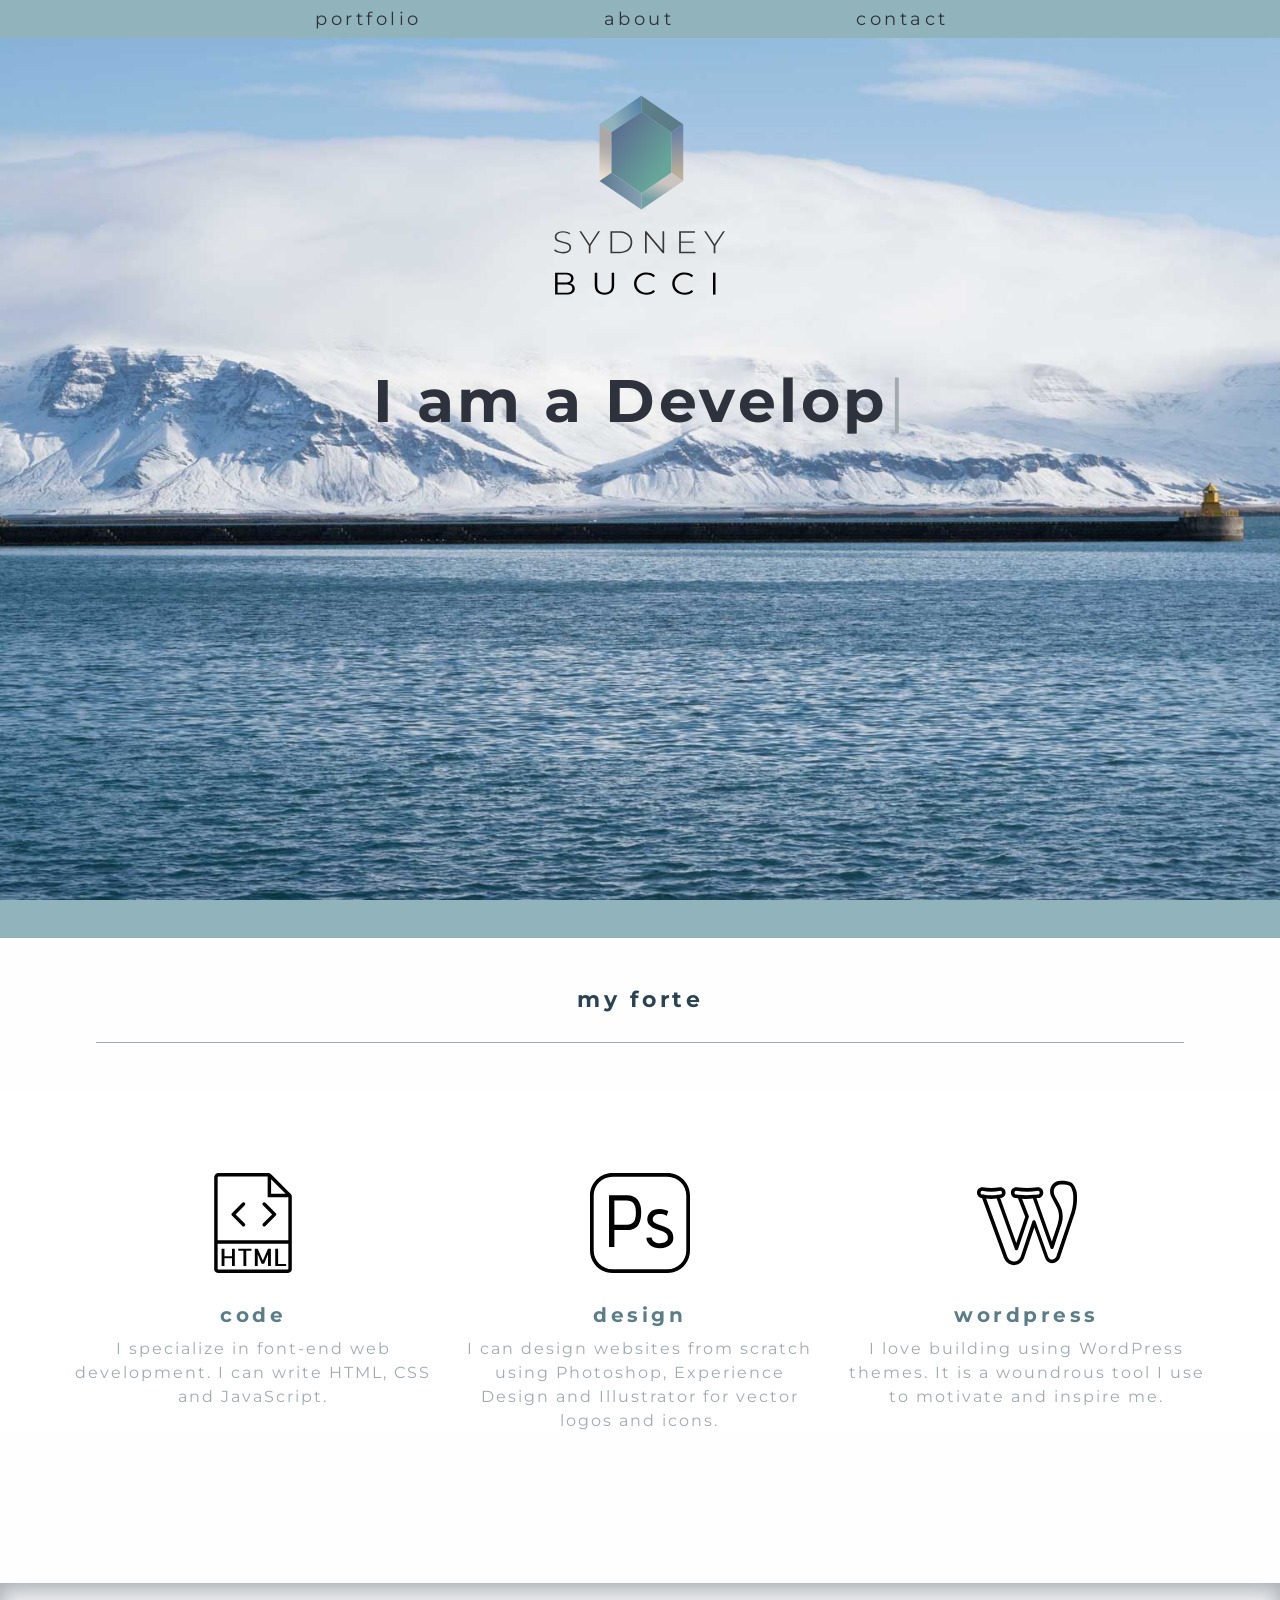
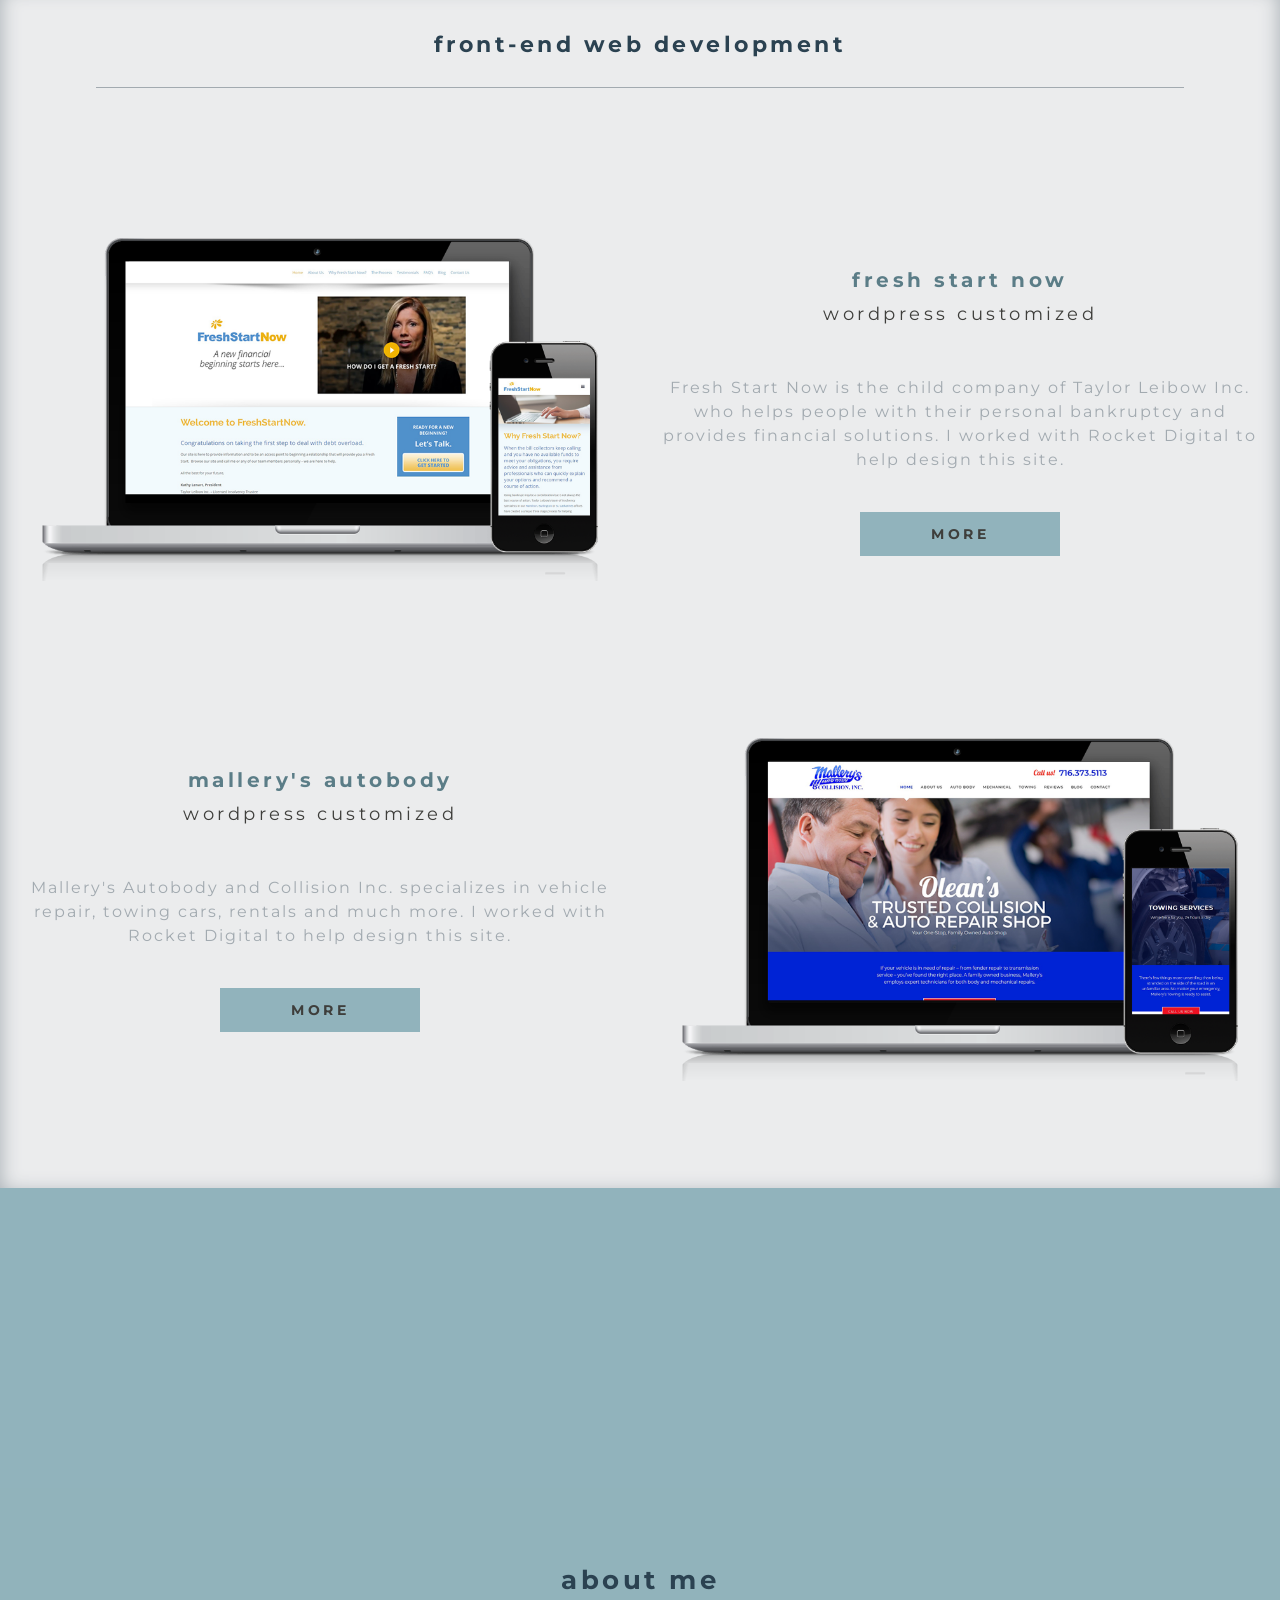
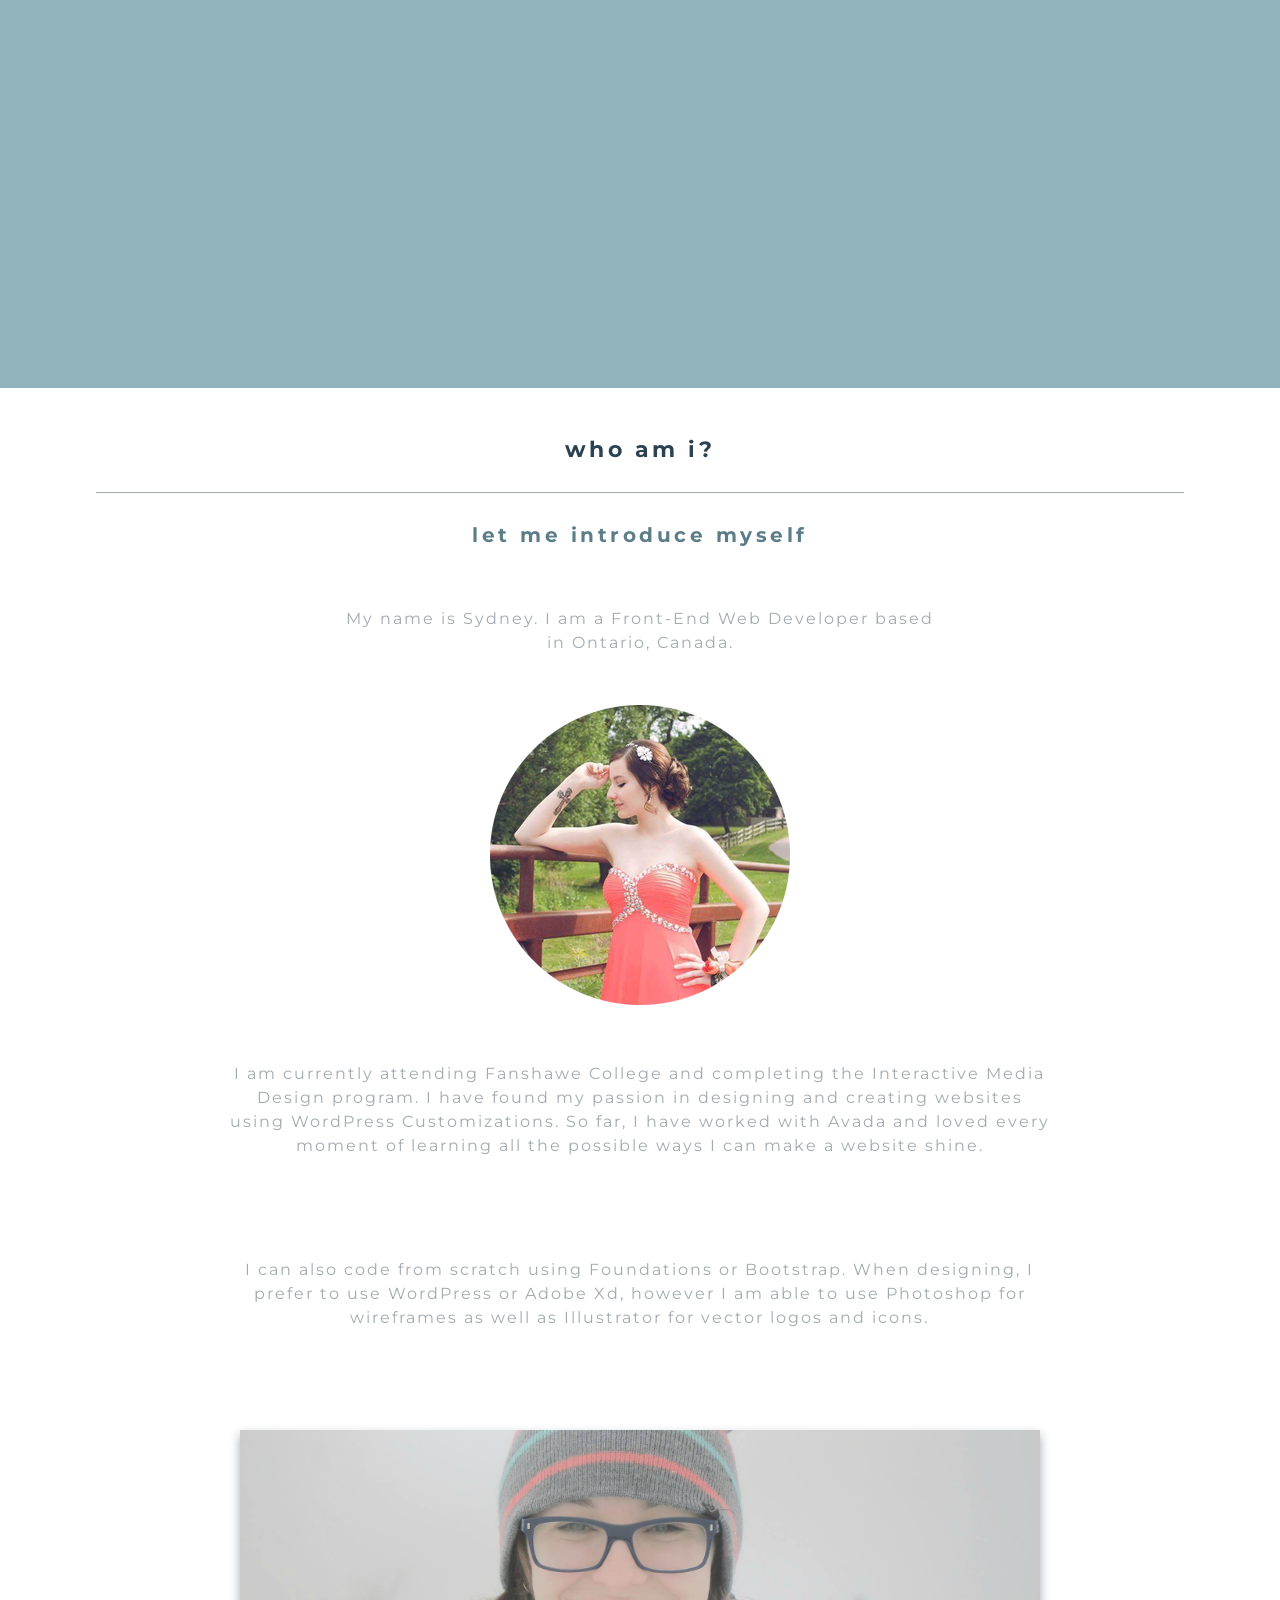
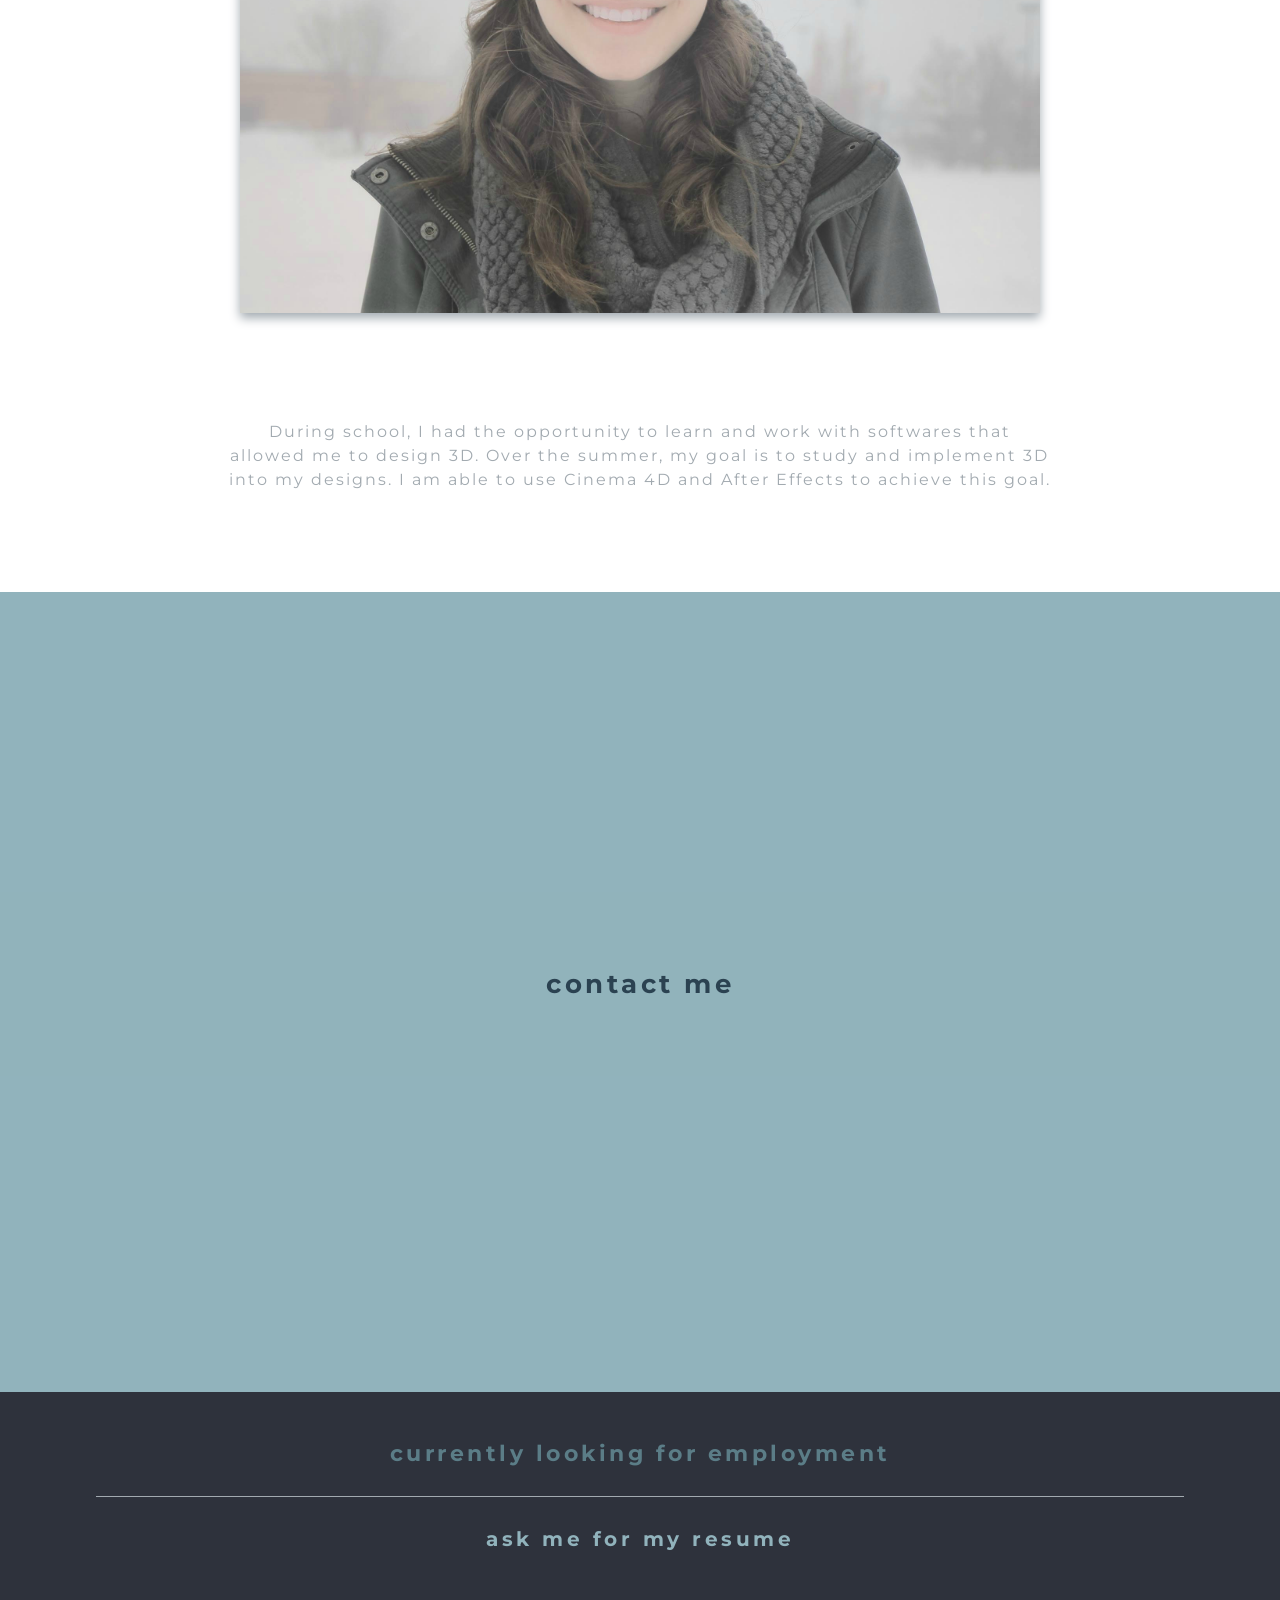
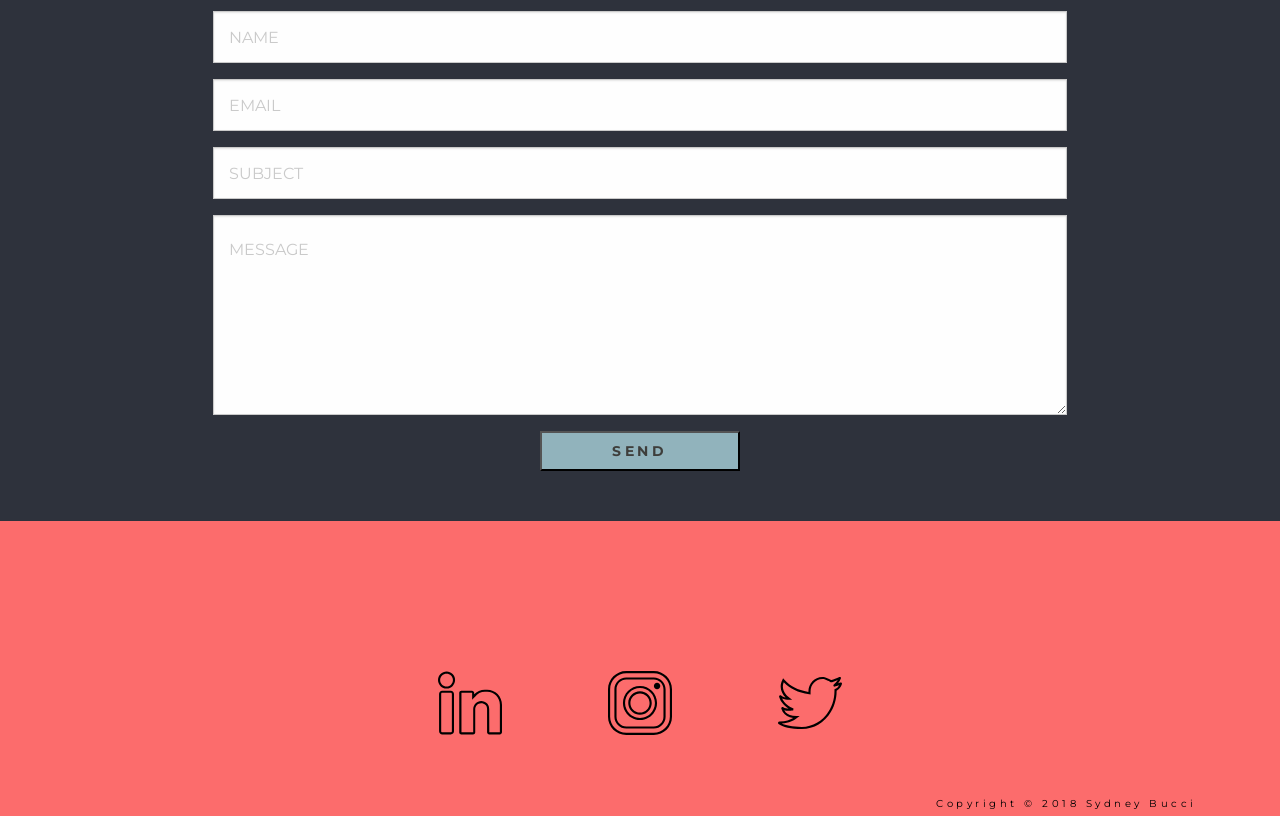
==== commit 7e93ae41: "finished validating,all is ready to push to master" ====
--- a/index.html
+++ b/index.html
@@ -92,7 +92,8 @@
     <section class="expanded row">
     <h2 class="hidden">Fresh Start</h2>
         <section class="small-12 large-6 columns">
-            <img src="images/freshstartnow_final.png" alt="Fresh Start Now Website" class="freshStart">
+            <h2 class="hidden">Fresh Start Image</h2>
+                <img src="images/freshstartnow_final.png" alt="Fresh Start Now Website" class="freshStart">
         </section>
         <section class="small-12 large-6 columns freshStart">
             <a href="http://freshstartnow.ca/" target="_blank" class="titleHover"><h3>fresh start now</h3></a>
@@ -112,6 +113,7 @@
             <a data-name="test" class="more" id="mallerys">MORE</a>
         </section>
         <section class="small-12 large-6 columns">
+            <h2 class="hidden">Mallerys Image</h2>
             <img src="images/mallerys_final.png" alt="Mallerys Website" class="mallerys">
         </section>
     </section>
@@ -133,17 +135,19 @@
     <h2>who am i?</h2>
     <h3>let me introduce myself</h3>
     <section class="small-12 large-6 large-offset-3 columns">
-        <p class="pCenter">My name is Sydney. I am a Front-End Web Developer based in Ontario, Canada.</p>
-        <img src="images/prom.png" alt="Prom Picture" id="promPic">
+        <h2 class="hidden">My Name Is Sydney</h2>
+            <p class="pCenter">My name is Sydney. I am a Front-End Web Developer based in Ontario, Canada.</p>
+            <img src="images/prom.png" alt="Prom Picture" id="promPic">
     </section>
 
     <section>
-        <p class="small-12 large-8 large-offset-2 columns aboutP">I am currently attending Fanshawe College and completing the Interactive Media Design program. I have found my passion in designing and creating websites using WordPress Customizations. So far, I have worked with Avada and loved every moment of learning all the possible ways I can make a website shine.</p>
-        <p class="small-12 large-8 large-offset-2 columns aboutP">I can also code from scratch using Foundations or Bootstrap. When designing, I prefer to use WordPress or Adobe Xd, however I am able to use Photoshop for wireframes as well as Illustrator for vector logos and icons.</p>
-        <div class="show-for-large-only large-2"></div>
-        <img src="images/about_pic.jpg" alt="Outside in the Snow" id="aboutPic">
-        <p class="small-12 large-8 large-offset-2 columns aboutP">During school, I had the opportunity to learn and work with softwares that allowed me to design 3D. Over the summer, my goal is to study and implement 3D into my designs. I am able to use Cinema 4D and After Effects to achieve this goal.</p>
-        <div class="show-for-large-only large-2"></div>
+        <h2 class="hidden">Details</h2>
+            <p class="small-12 large-8 large-offset-2 columns aboutP">I am currently attending Fanshawe College and completing the Interactive Media Design program. I have found my passion in designing and creating websites using WordPress Customizations. So far, I have worked with Avada and loved every moment of learning all the possible ways I can make a website shine.</p>
+            <p class="small-12 large-8 large-offset-2 columns aboutP">I can also code from scratch using Foundations or Bootstrap. When designing, I prefer to use WordPress or Adobe Xd, however I am able to use Photoshop for wireframes as well as Illustrator for vector logos and icons.</p>
+            <div class="show-for-large-only large-2"></div>
+            <img src="images/about_pic.jpg" alt="Outside in the Snow" id="aboutPic">
+            <p class="small-12 large-8 large-offset-2 columns aboutP">During school, I had the opportunity to learn and work with softwares that allowed me to design 3D. Over the summer, my goal is to study and implement 3D into my designs. I am able to use Cinema 4D and After Effects to achieve this goal.</p>
+            <div class="show-for-large-only large-2"></div>
     </section>
 </section>
 <!-- About Page Ends -->
@@ -191,18 +195,19 @@
         <a href="https://twitter.com/sydneybucc" target="_blank"><img src="images/twitter.svg" alt="Twitter Icon" class="socialMedia"></a>
     </section>
     <section>
+        <h2 class="hidden">Copyright Info</h2>
         <p class="small-12 large-4 columns" id="copyright">Copyright &copy; 2018 Sydney Bucci</p>
     </section>
 </footer>
 <!-- Footer Ends -->
 
 <!-- Lightbox Starts -->
-<section class="lightbox">
+<section class="expanded row lightbox">
         <div class="lightbox-style">
             <i class="fa fa-times close-lightbox"></i>
             <img src="#" alt="Image of Project" class="lightbox-img">
             <h2 class="lightbox-title">Title Of Project</h2>
-            <h3>Subtitle</h3>
+            <h3 class="lightbox-subtitle">Subtitle</h3>
             <p class="desc">This is where the detailed description of each project will go.</p>
         </div>
     </section>
--- a/css/main.css
+++ b/css/main.css
@@ -258,15 +258,19 @@
 	background-color: #EBECED;
 	padding: 20px;
 	color: grey;
+	overflow-y: scroll;
+	height: 95vh;
 }
 
 .lightbox-img {
-	width: 100%;
+	margin-top: 80px;
 }
 
 .desc {
 	font-family: 'Montserrat', Helvetica, Arial, sans-serif;
 	text-align: center;
+	margin: 30px 0 30px 0;
+
 }
 
 .close-lightbox {
